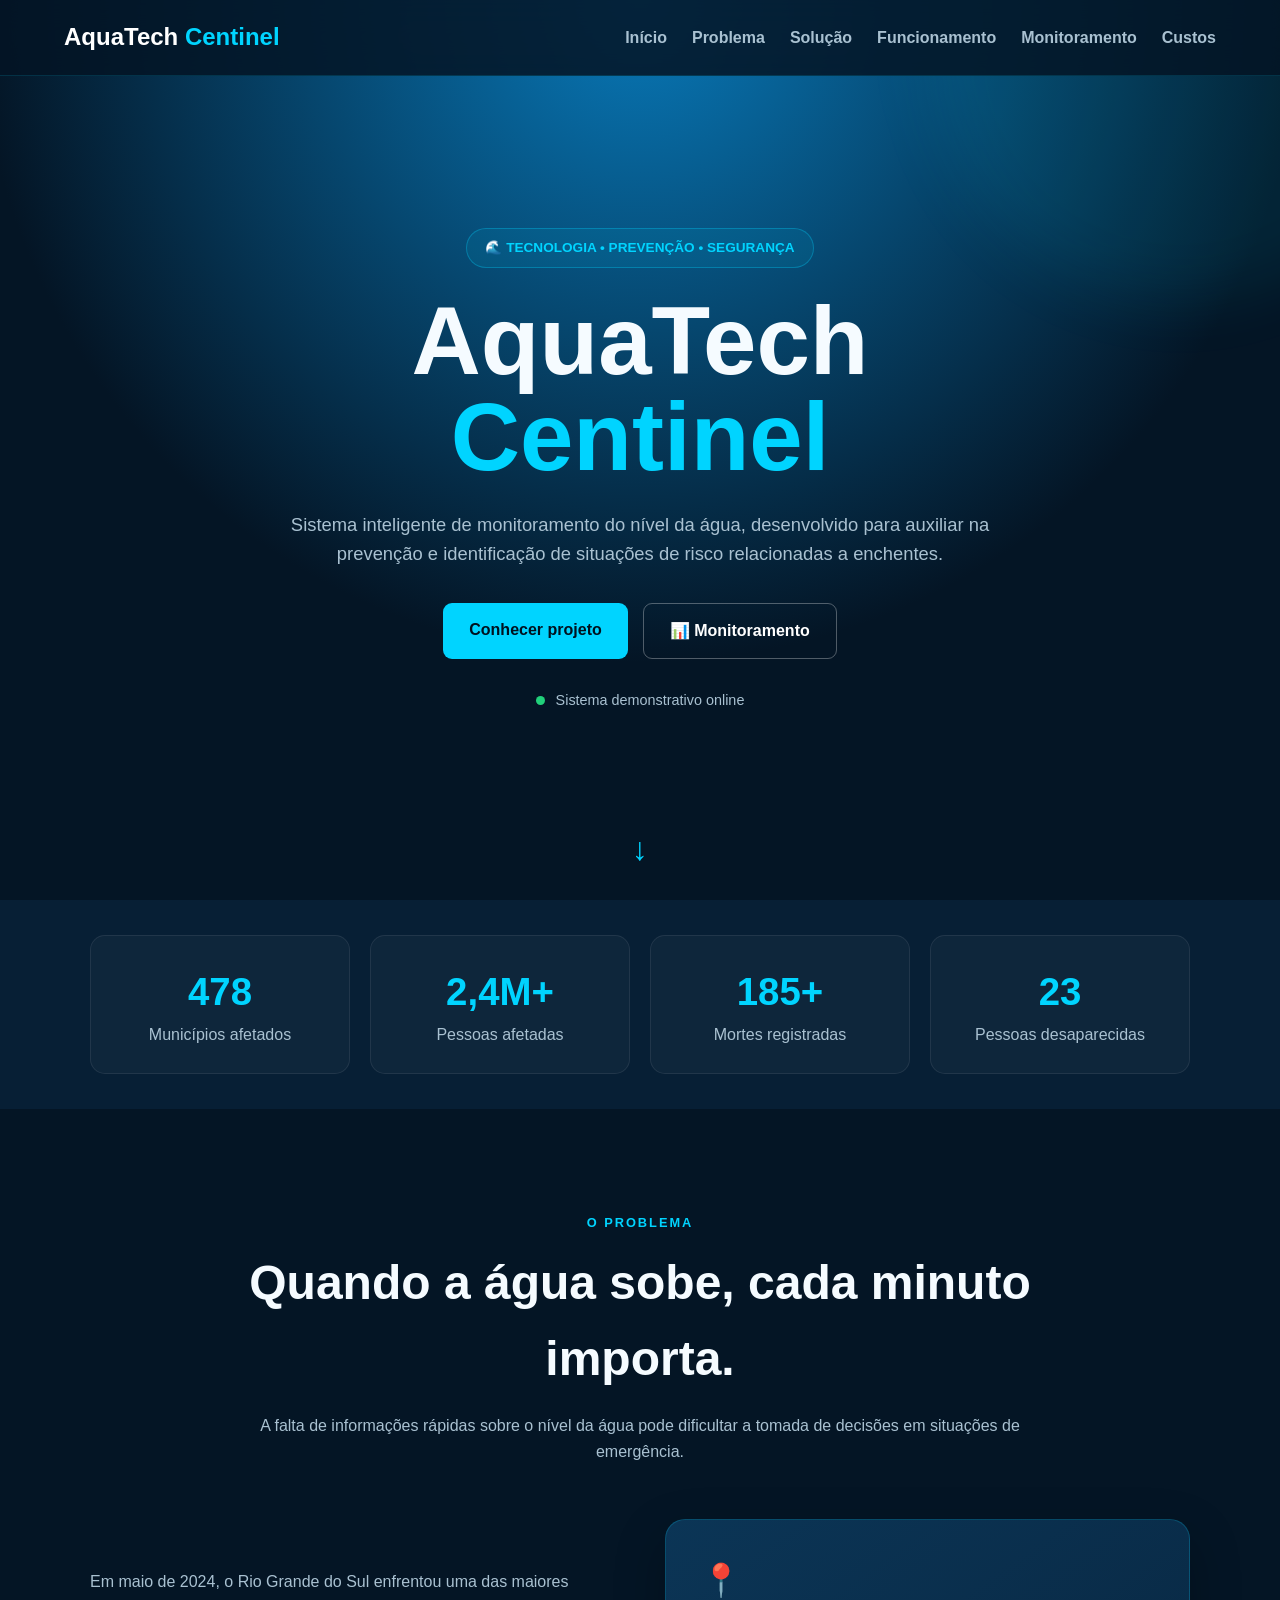
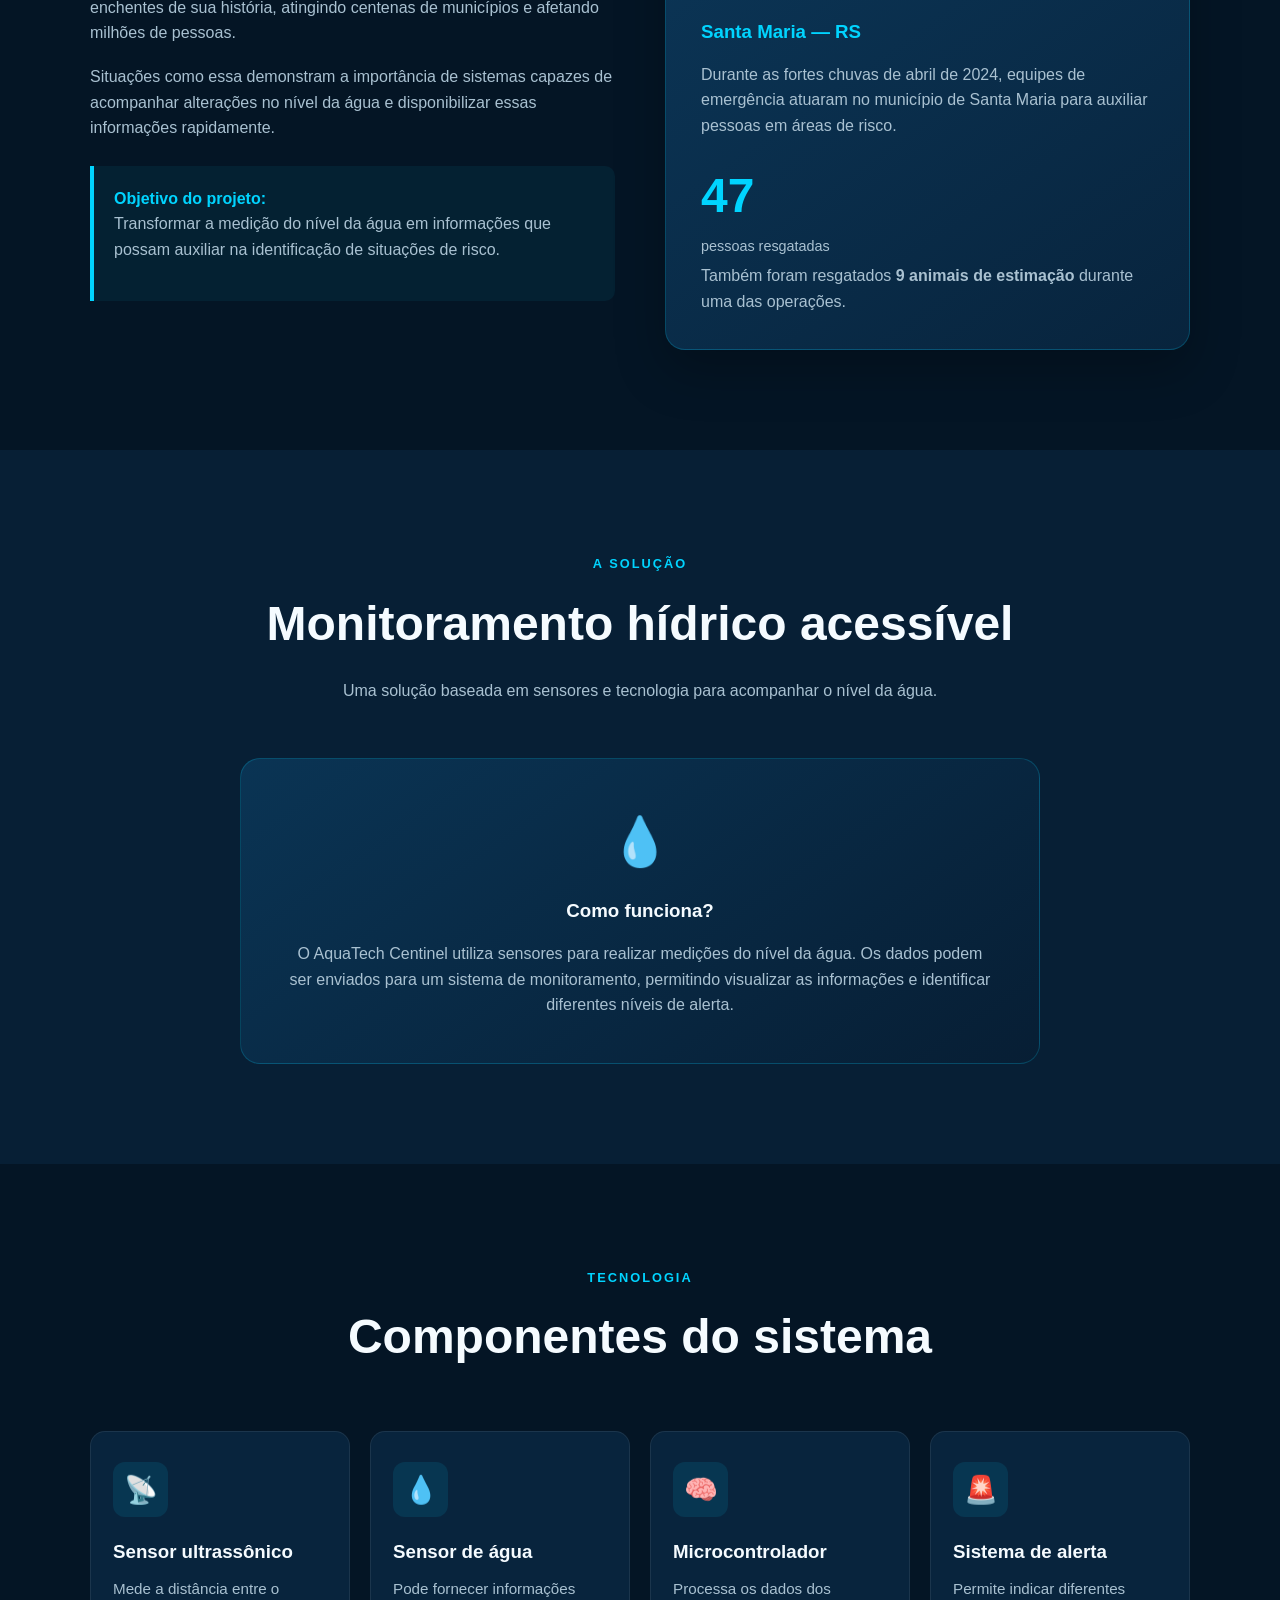
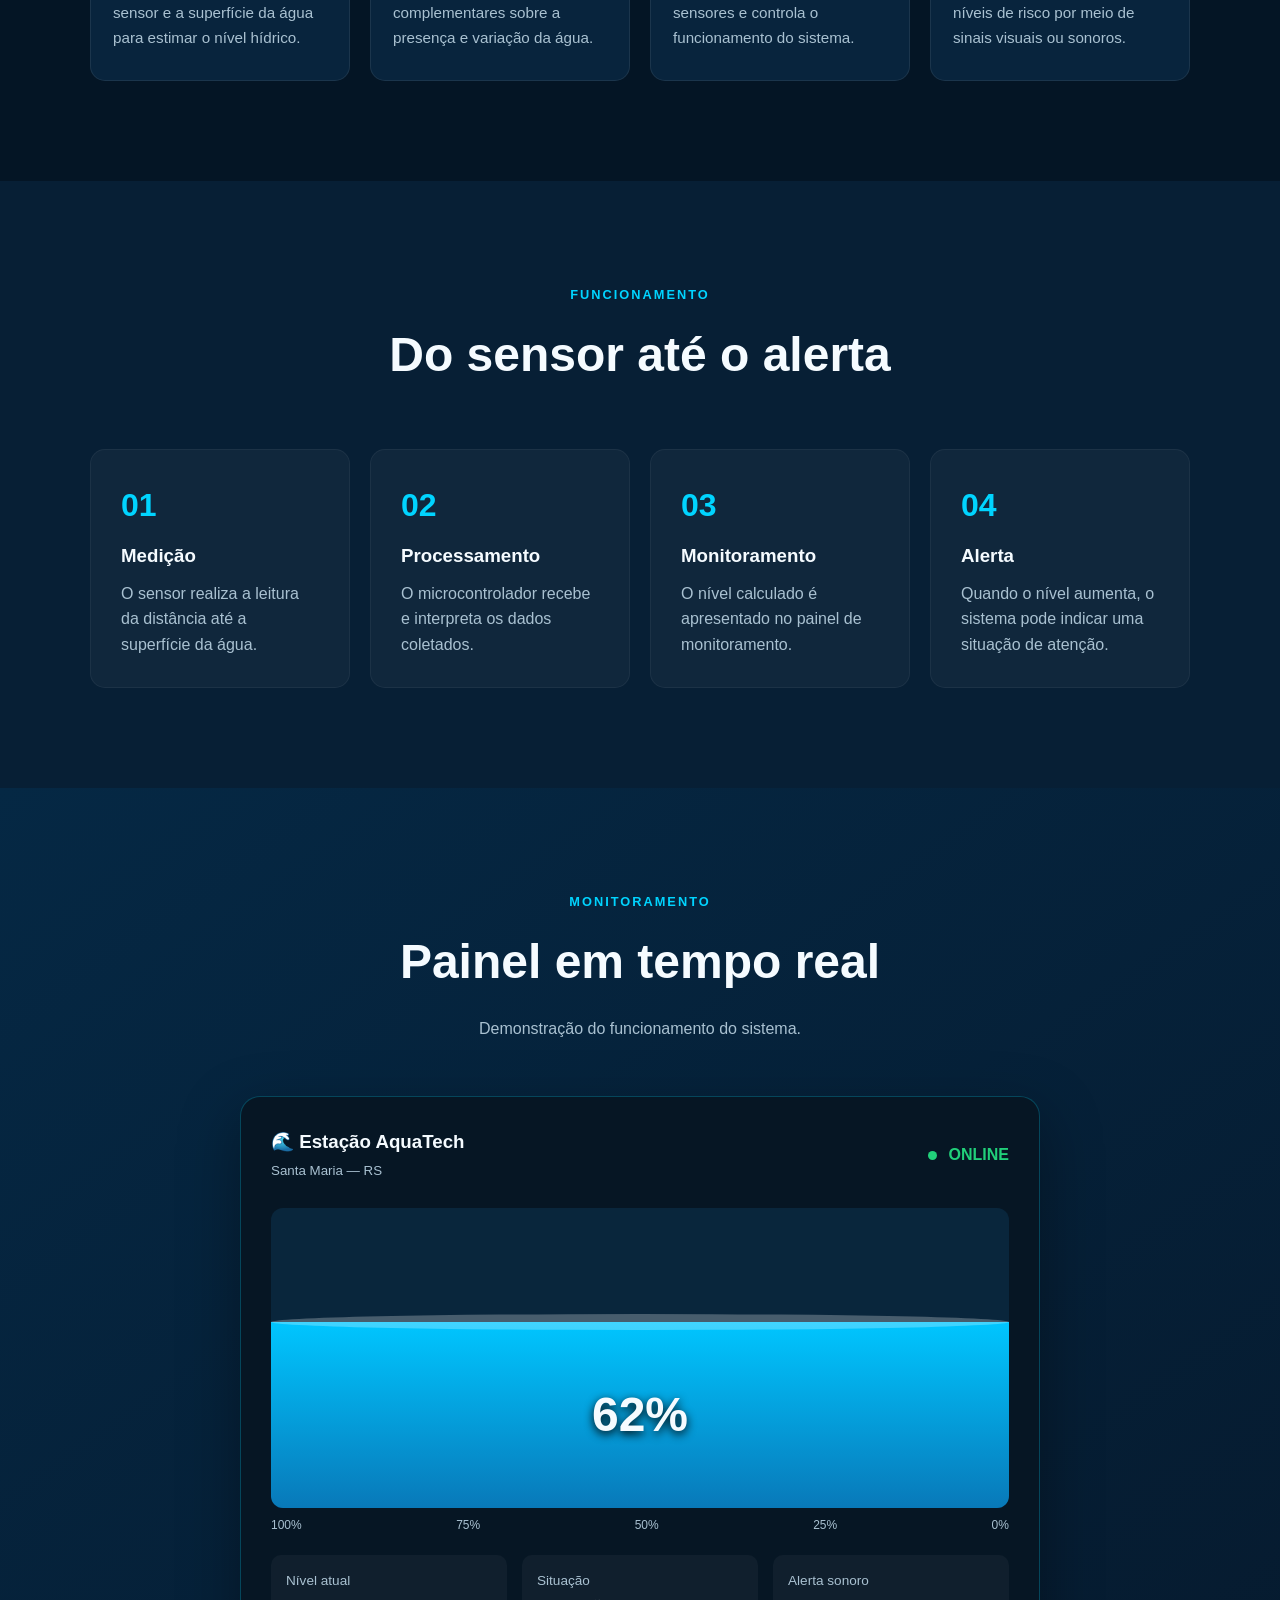
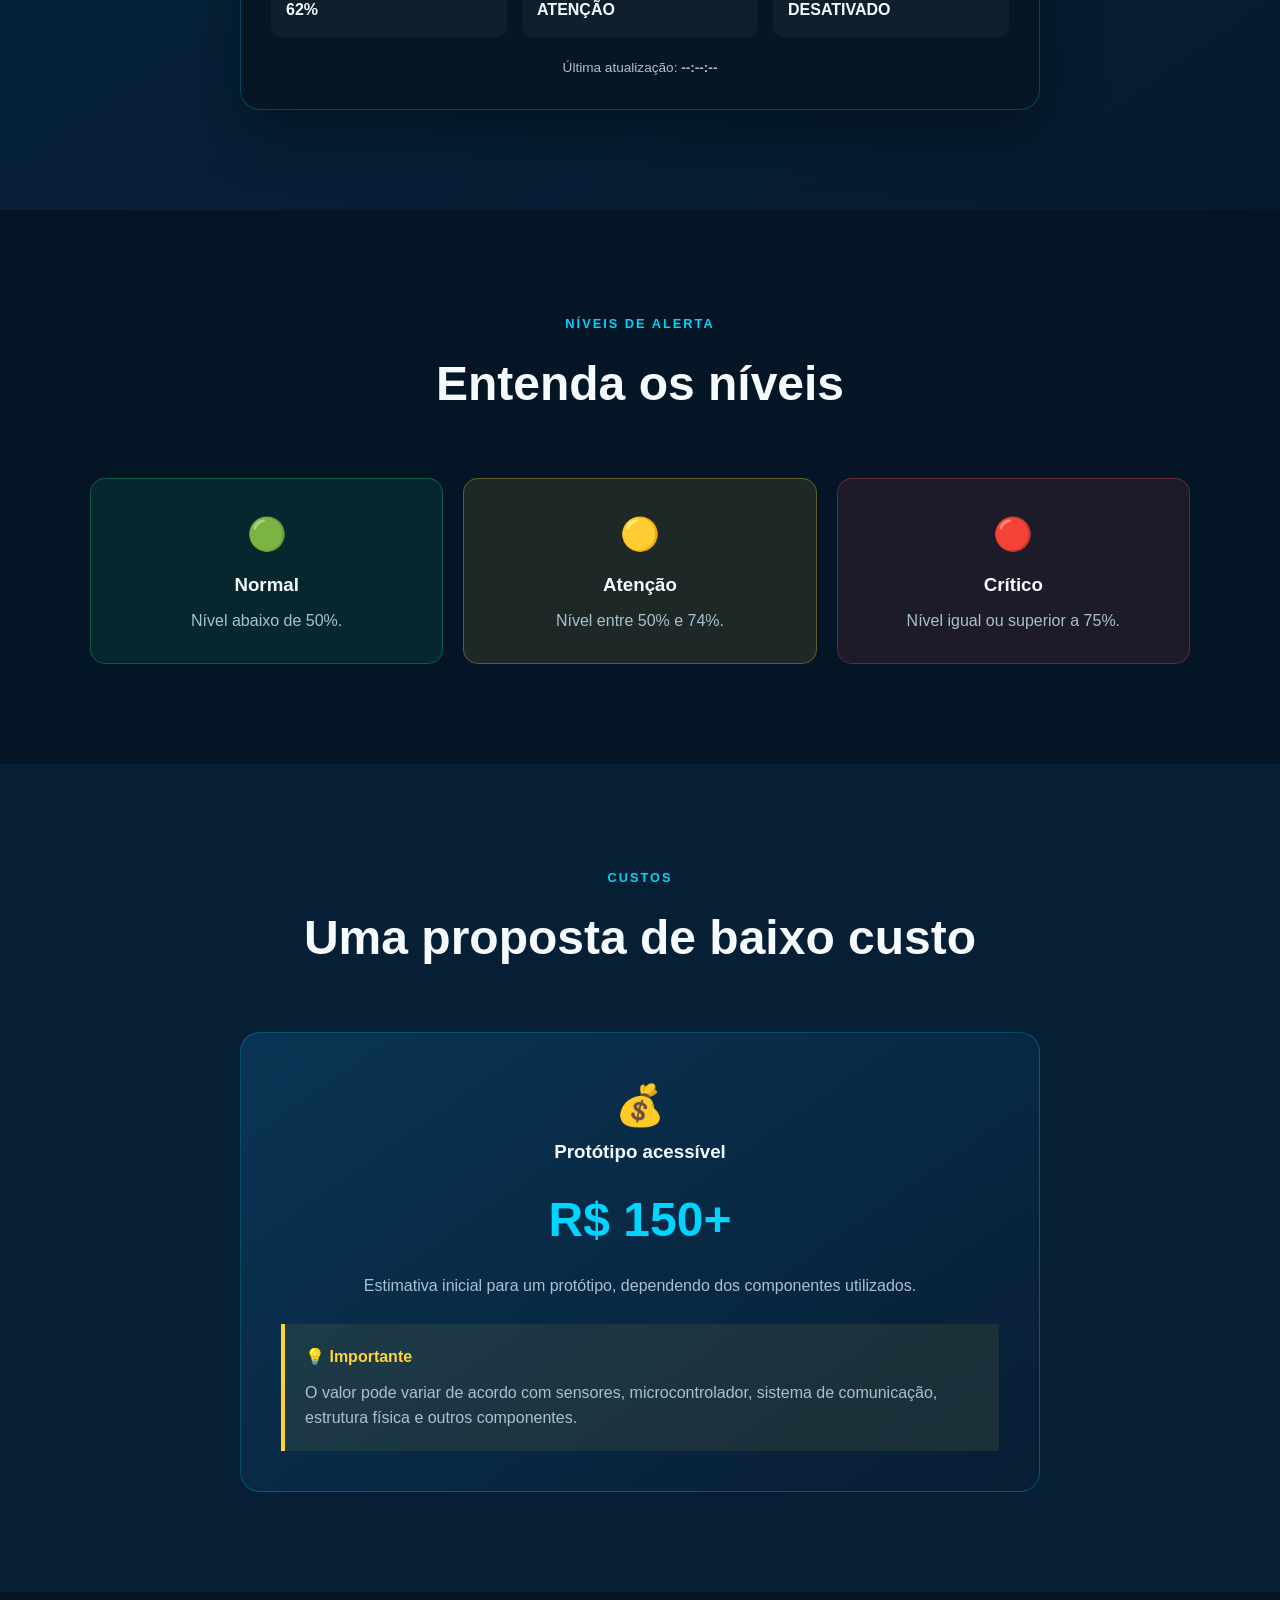
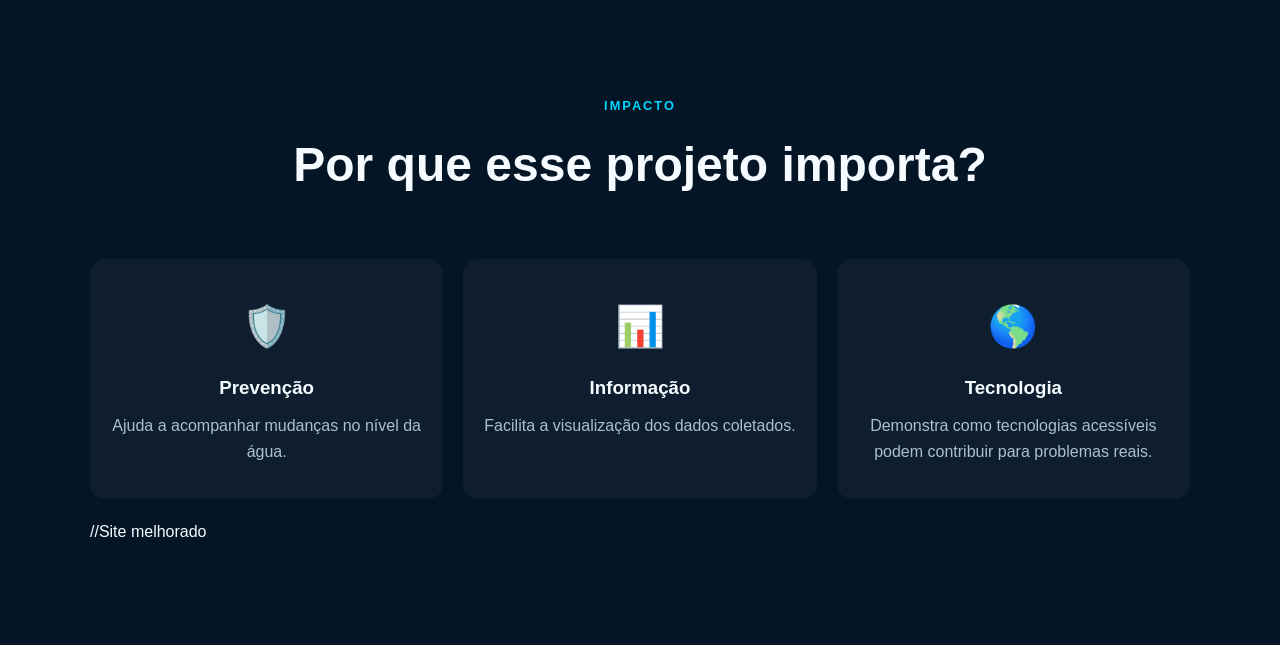
==== aquartech.html @ fe42389d "first commit" ====
<!DOCTYPE html>
<html lang="pt-BR">

<head>
    <meta charset="UTF-8">
    <meta name="viewport" content="width=device-width, initial-scale=1.0">

    <meta name="description"
        content="AquaTech Centinel - Sistema inteligente de monitoramento do nível da água.">

    <title>AquaTech Centinel | Monitoramento Hídrico</title>

    <link rel="stylesheet" href="style.css">
</head>

<body>

    <!-- ================= NAVBAR ================= -->

    <header>
        <nav class="navbar">

            <a href="#inicio" class="logo">
                AquaTech <span>Centinel</span>
            </a>

            <button class="menu-button" id="menuButton">
                ☰
            </button>

            <ul class="menu" id="menu">

                <li>
                    <a href="#inicio">Início</a>
                </li>

                <li>
                    <a href="#problema">Problema</a>
                </li>

                <li>
                    <a href="#solucao">Solução</a>
                </li>

                <li>
                    <a href="#funcionamento">Funcionamento</a>
                </li>

                <li>
                    <a href="#monitoramento">Monitoramento</a>
                </li>

                <li>
                    <a href="#custos">Custos</a>
                </li>

            </ul>

        </nav>
    </header>


    <!-- ================= HERO ================= -->

    <main>

        <section class="hero" id="inicio">

            <div class="hero-background"></div>

            <div class="hero-content">

                <div class="tag">
                    🌊 TECNOLOGIA • PREVENÇÃO • SEGURANÇA
                </div>

                <h1>
                    AquaTech
                    <span>Centinel</span>
                </h1>

                <p>
                    Sistema inteligente de monitoramento do nível da água,
                    desenvolvido para auxiliar na prevenção e identificação
                    de situações de risco relacionadas a enchentes.
                </p>

                <div class="buttons">

                    <a href="#solucao" class="btn btn-primary">
                        Conhecer projeto
                    </a>

                    <a href="#monitoramento" class="btn btn-secondary">
                        📊 Monitoramento
                    </a>

                </div>

                <div class="hero-status">
                    <span class="pulse"></span>
                    Sistema demonstrativo online
                </div>

            </div>

            <div class="scroll-indicator">
                ↓
            </div>

        </section>


        <!-- ================= ESTATÍSTICAS ================= -->

        <section class="statistics">

            <div class="container">

                <div class="stats-grid">

                    <div class="stat-card">
                        <strong>478</strong>
                        <span>Municípios afetados</span>
                    </div>

                    <div class="stat-card">
                        <strong>2,4M+</strong>
                        <span>Pessoas afetadas</span>
                    </div>

                    <div class="stat-card">
                        <strong>185+</strong>
                        <span>Mortes registradas</span>
                    </div>

                    <div class="stat-card">
                        <strong>23</strong>
                        <span>Pessoas desaparecidas</span>
                    </div>

                </div>

            </div>

        </section>


        <!-- ================= PROBLEMA ================= -->

        <section class="section" id="problema">

            <div class="container">

                <div class="section-title">

                    <span>O PROBLEMA</span>

                    <h2>
                        Quando a água sobe,
                        cada minuto importa.
                    </h2>

                    <p>
                        A falta de informações rápidas sobre o nível da água
                        pode dificultar a tomada de decisões em situações
                        de emergência.
                    </p>

                </div>


                <div class="problem-grid">

                    <div class="text-content">

                        <p>
                            Em maio de 2024, o Rio Grande do Sul enfrentou
                            uma das maiores enchentes de sua história,
                            atingindo centenas de municípios e afetando
                            milhões de pessoas.
                        </p>

                        <p>
                            Situações como essa demonstram a importância
                            de sistemas capazes de acompanhar alterações
                            no nível da água e disponibilizar essas
                            informações rapidamente.
                        </p>

                        <div class="highlight">

                            <strong>Objetivo do projeto:</strong>

                            <p>
                                Transformar a medição do nível da água
                                em informações que possam auxiliar
                                na identificação de situações de risco.
                            </p>

                        </div>

                    </div>


                    <div class="history-card">

                        <div class="history-icon">
                            📍
                        </div>

                        <h3>
                            Santa Maria — RS
                        </h3>

                        <p>
                            Durante as fortes chuvas de abril de 2024,
                            equipes de emergência atuaram no município
                            de Santa Maria para auxiliar pessoas
                            em áreas de risco.
                        </p>

                        <div class="history-number">
                            47
                            <small>pessoas resgatadas</small>
                        </div>

                        <p>
                            Também foram resgatados
                            <strong>9 animais de estimação</strong>
                            durante uma das operações.
                        </p>

                    </div>

                </div>

            </div>

        </section>


        <!-- ================= SOLUÇÃO ================= -->

        <section class="section dark-section" id="solucao">

            <div class="container">

                <div class="section-title">

                    <span>A SOLUÇÃO</span>

                    <h2>
                        Monitoramento hídrico acessível
                    </h2>

                    <p>
                        Uma solução baseada em sensores e tecnologia
                        para acompanhar o nível da água.
                    </p>

                </div>


                <div class="solution-box">

                    <div class="solution-icon">
                        💧
                    </div>

                    <h3>
                        Como funciona?
                    </h3>

                    <p>
                        O AquaTech Centinel utiliza sensores para realizar
                        medições do nível da água. Os dados podem ser
                        enviados para um sistema de monitoramento,
                        permitindo visualizar as informações e identificar
                        diferentes níveis de alerta.
                    </p>

                </div>

            </div>

        </section>


        <!-- ================= COMPONENTES ================= -->

        <section class="section">

            <div class="container">

                <div class="section-title">

                    <span>TECNOLOGIA</span>

                    <h2>
                        Componentes do sistema
                    </h2>

                </div>


                <div class="cards">

                    <article class="card">

                        <div class="card-icon">
                            📡
                        </div>

                        <h3>
                            Sensor ultrassônico
                        </h3>

                        <p>
                            Mede a distância entre o sensor e a superfície
                            da água para estimar o nível hídrico.
                        </p>

                    </article>


                    <article class="card">

                        <div class="card-icon">
                            💧
                        </div>

                        <h3>
                            Sensor de água
                        </h3>

                        <p>
                            Pode fornecer informações complementares
                            sobre a presença e variação da água.
                        </p>

                    </article>


                    <article class="card">

                        <div class="card-icon">
                            🧠
                        </div>

                        <h3>
                            Microcontrolador
                        </h3>

                        <p>
                            Processa os dados dos sensores e controla
                            o funcionamento do sistema.
                        </p>

                    </article>


                    <article class="card">

                        <div class="card-icon">
                            🚨
                        </div>

                        <h3>
                            Sistema de alerta
                        </h3>

                        <p>
                            Permite indicar diferentes níveis de risco
                            por meio de sinais visuais ou sonoros.
                        </p>

                    </article>

                </div>

            </div>

        </section>


        <!-- ================= FUNCIONAMENTO ================= -->

        <section class="section dark-section" id="funcionamento">

            <div class="container">

                <div class="section-title">

                    <span>FUNCIONAMENTO</span>

                    <h2>
                        Do sensor até o alerta
                    </h2>

                </div>


                <div class="steps">

                    <div class="step">

                        <span>01</span>

                        <h3>
                            Medição
                        </h3>

                        <p>
                            O sensor realiza a leitura da distância
                            até a superfície da água.
                        </p>

                    </div>


                    <div class="step">

                        <span>02</span>

                        <h3>
                            Processamento
                        </h3>

                        <p>
                            O microcontrolador recebe e interpreta
                            os dados coletados.
                        </p>

                    </div>


                    <div class="step">

                        <span>03</span>

                        <h3>
                            Monitoramento
                        </h3>

                        <p>
                            O nível calculado é apresentado
                            no painel de monitoramento.
                        </p>

                    </div>


                    <div class="step">

                        <span>04</span>

                        <h3>
                            Alerta
                        </h3>

                        <p>
                            Quando o nível aumenta, o sistema
                            pode indicar uma situação de atenção.
                        </p>

                    </div>

                </div>

            </div>

        </section>


        <!-- ================= MONITORAMENTO ================= -->

        <section class="monitor-section" id="monitoramento">

            <div class="container">

                <div class="section-title">

                    <span>MONITORAMENTO</span>

                    <h2>
                        Painel em tempo real
                    </h2>

                    <p>
                        Demonstração do funcionamento do sistema.
                    </p>

                </div>


                <div class="dashboard">

                    <div class="dashboard-header">

                        <div>
                            <h3>
                                🌊 Estação AquaTech
                            </h3>

                            <small>
                                Santa Maria — RS
                            </small>
                        </div>

                        <div class="online">
                            <span class="online-dot"></span>
                            ONLINE
                        </div>

                    </div>


                    <div class="water-container">

                        <div class="water" id="water-level">

                            <span id="level-text">
                                62%
                            </span>

                        </div>

                    </div>


                    <div class="level-scale">

                        <span>100%</span>
                        <span>75%</span>
                        <span>50%</span>
                        <span>25%</span>
                        <span>0%</span>

                    </div>


                    <div class="dashboard-info">

                        <div class="info-box">

                            <span>
                                Nível atual
                            </span>

                            <strong id="nivel">
                                62%
                            </strong>

                        </div>


                        <div class="info-box">

                            <span>
                                Situação
                            </span>

                            <strong id="status">
                                ATENÇÃO
                            </strong>

                        </div>


                        <div class="info-box">

                            <span>
                                Alerta sonoro
                            </span>

                            <strong id="buzzer">
                                DESATIVADO
                            </strong>

                        </div>

                    </div>


                    <div class="last-update">

                        Última atualização:
                        <strong id="hora">
                            --:--:--
                        </strong>

                    </div>

                </div>

            </div>

        </section>


        <!-- ================= ALERTAS ================= -->

        <section class="section">

            <div class="container">

                <div class="section-title">

                    <span>NÍVEIS DE ALERTA</span>

                    <h2>
                        Entenda os níveis
                    </h2>

                </div>


                <div class="alert-grid">

                    <div class="alert normal">

                        <div>
                            🟢
                        </div>

                        <h3>
                            Normal
                        </h3>

                        <p>
                            Nível abaixo de 50%.
                        </p>

                    </div>


                    <div class="alert attention">

                        <div>
                            🟡
                        </div>

                        <h3>
                            Atenção
                        </h3>

                        <p>
                            Nível entre 50% e 74%.
                        </p>

                    </div>


                    <div class="alert critical">

                        <div>
                            🔴
                        </div>

                        <h3>
                            Crítico
                        </h3>

                        <p>
                            Nível igual ou superior a 75%.
                        </p>

                    </div>

                </div>

            </div>

        </section>


        <!-- ================= CUSTOS ================= -->

        <section class="section dark-section" id="custos">

            <div class="container">

                <div class="section-title">

                    <span>CUSTOS</span>

                    <h2>
                        Uma proposta de baixo custo
                    </h2>

                </div>


                <div class="cost-box">

                    <div class="cost-icon">
                        💰
                    </div>

                    <h3>
                        Protótipo acessível
                    </h3>

                    <div class="price">
                        R$ 150+
                    </div>

                    <p>
                        Estimativa inicial para um protótipo,
                        dependendo dos componentes utilizados.
                    </p>

                    <div class="cost-note">

                        <strong>
                            💡 Importante
                        </strong>

                        <p>
                            O valor pode variar de acordo com sensores,
                            microcontrolador, sistema de comunicação,
                            estrutura física e outros componentes.
                        </p>

                    </div>

                </div>

            </div>

        </section>


        <!-- ================= IMPACTO ================= -->

        <section class="section">

            <div class="container">

                <div class="section-title">

                    <span>IMPACTO</span>

                    <h2>
                        Por que esse projeto importa?
                    </h2>

                </div>


                <div class="impact-grid">

                    <div class="impact-card">

                        <div>
                            🛡️
                        </div>

                        <h3>
                            Prevenção
                        </h3>

                        <p>
                            Ajuda a acompanhar mudanças
                            no nível da água.
                        </p>

                    </div>


                    <div class="impact-card">

                        <div>
                            📊
                        </div>

                        <h3>
                            Informação
                        </h3>

                        <p>
                            Facilita a visualização
                            dos dados coletados.
                        </p>

                    </div>


                    <div class="impact-card">

                        <div>
                            🌎
                        </div>

                        <h3>
                            Tecnologia
                        </h3>

                        <p>
                            Demonstra como tecnologias
                            acessíveis podem contribuir
                            para problemas reais.
                        </p>

                    </div>
//Site melhorado
---- style.css ----
* {
    margin: 0;
    padding: 0;
    box-sizing: border-box;
    scroll-behavior: smooth;
}

:root {
    --bg: #041525;
    --bg2: #071f35;
    --card: #08243d;

    --cyan: #00d4ff;
    --blue: #0879b9;
    --light-blue: #19b5fe;

    --white: #f5fbff;
    --gray: #a9c1d1;

    --green: #21d07a;
    --yellow: #ffd43b;
    --red: #ff4d5a;
}

body {
    font-family: Arial, Helvetica, sans-serif;
    background: var(--bg);
    color: var(--white);
    line-height: 1.6;
}

.container {
    width: 90%;
    max-width: 1100px;
    margin: auto;
}


/* ================= NAVBAR ================= */

header {
    position: fixed;
    top: 0;
    width: 100%;
    z-index: 1000;

    background: rgba(4, 21, 37, .85);
    backdrop-filter: blur(15px);

    border-bottom: 1px solid rgba(0, 212, 255, .15);
}

.navbar {
    min-height: 75px;

    width: 90%;
    max-width: 1200px;

    margin: auto;

    display: flex;
    justify-content: space-between;
    align-items: center;
}

.logo {
    color: white;
    text-decoration: none;

    font-size: 1.5rem;
    font-weight: bold;
}

.logo span,
footer span {
    color: var(--cyan);
}

.menu {
    display: flex;
    list-style: none;
    gap: 25px;
}

.menu a {
    color: var(--gray);
    text-decoration: none;
    font-weight: bold;

    transition: .3s;
}

.menu a:hover {
    color: var(--cyan);
}

.menu-button {
    display: none;

    border: none;
    background: none;

    color: white;
    font-size: 2rem;

    cursor: pointer;
}


/* ================= HERO ================= */

.hero {
    min-height: 100vh;

    display: flex;
    justify-content: center;
    align-items: center;

    text-align: center;

    padding: 120px 20px 80px;

    position: relative;
    overflow: hidden;

    background:
        radial-gradient(
            circle at 50% 0%,
            #0879b9,
            #041525 60%
        );
}

.hero::before {
    content: "";

    position: absolute;

    width: 500px;
    height: 500px;

    border-radius: 50%;

    background: rgba(0, 212, 255, .08);

    filter: blur(30px);

    top: -200px;
    right: -150px;
}

.hero-content {
    max-width: 850px;
    position: relative;
    z-index: 2;
}

.tag {
    display: inline-block;

    padding: 8px 18px;

    border-radius: 50px;

    color: var(--cyan);

    border: 1px solid rgba(0,212,255,.3);

    background: rgba(0,212,255,.08);

    margin-bottom: 25px;

    font-size: .85rem;
    font-weight: bold;
}

.hero h1 {
    font-size: clamp(3.2rem, 8vw, 6rem);

    line-height: 1;

    margin-bottom: 25px;
}

.hero h1 span {
    color: var(--cyan);
}

.hero p {
    max-width: 750px;

    margin: auto;

    color: var(--gray);

    font-size: 1.15rem;
}

.buttons {
    margin-top: 35px;

    display: flex;
    justify-content: center;

    gap: 15px;

    flex-wrap: wrap;
}

.btn {
    display: inline-block;

    padding: 14px 26px;

    border-radius: 9px;

    text-decoration: none;

    font-weight: bold;

    transition: .3s;
}

.btn-primary {
    background: var(--cyan);
    color: #00121f;
}

.btn-primary:hover {
    transform: translateY(-4px);

    box-shadow:
        0 10px 35px rgba(0,212,255,.35);
}

.btn-secondary {
    color: white;

    border: 1px solid rgba(255,255,255,.3);
}

.btn-secondary:hover {
    background: rgba(255,255,255,.08);
}

.hero-status {
    margin-top: 30px;

    color: var(--gray);

    font-size: .9rem;
}

.pulse,
.online-dot {
    display: inline-block;

    width: 9px;
    height: 9px;

    border-radius: 50%;

    background: var(--green);

    margin-right: 7px;

    box-shadow:
        0 0 0 0 rgba(33,208,122,.5);

    animation: pulse 2s infinite;
}

@keyframes pulse {

    70% {
        box-shadow:
            0 0 0 10px rgba(33,208,122,0);
    }

}

.scroll-indicator {
    position: absolute;

    bottom: 25px;

    font-size: 2rem;

    color: var(--cyan);

    animation: down 1.5s infinite;
}

@keyframes down {

    50% {
        transform: translateY(8px);
    }

}


/* ================= SEÇÕES ================= */

.section {
    padding: 100px 20px;
}

.dark-section {
    background: var(--bg2);
}

.section-title {
    max-width: 800px;

    text-align: center;

    margin: 0 auto 55px;
}

.section-title > span {
    color: var(--cyan);

    font-size: .8rem;

    font-weight: bold;

    letter-spacing: 2px;
}

.section-title h2 {
    font-size: clamp(2rem, 5vw, 3rem);

    margin: 10px 0 15px;
}

.section-title p {
    color: var(--gray);
}


/* ================= ESTATÍSTICAS ================= */

.statistics {
    background: #071f35;

    padding: 35px 20px;
}

.stats-grid {
    display: grid;

    grid-template-columns: repeat(4,1fr);

    gap: 20px;
}

.stat-card {
    text-align: center;

    padding: 25px;

    border-radius: 15px;

    background: rgba(255,255,255,.03);

    border: 1px solid rgba(255,255,255,.08);

    transition: .3s;
}

.stat-card:hover {
    transform: translateY(-5px);

    border-color: rgba(0,212,255,.4);
}

.stat-card strong {
    display: block;

    color: var(--cyan);

    font-size: 2.4rem;
}

.stat-card span {
    color: var(--gray);
}


/* ================= PROBLEMA ================= */

.problem-grid {
    display: grid;

    grid-template-columns: 1fr 1fr;

    gap: 50px;

    align-items: center;
}

.text-content p {
    color: var(--gray);

    margin-bottom: 18px;
}

.highlight {
    margin-top: 25px;

    padding: 20px;

    border-left: 4px solid var(--cyan);

    border-radius: 0 10px 10px 0;

    background: rgba(0,212,255,.06);
}

.highlight strong {
    color: var(--cyan);
}

.history-card {
    padding: 35px;

    border-radius: 20px;

    background:
        linear-gradient(
            145deg,
            #0b3556,
            #08243d
        );

    border: 1px solid rgba(0,212,255,.2);

    box-shadow:
        0 20px 50px rgba(0,0,0,.25);
}

.history-icon {
    font-size: 2rem;
}

.history-card h3 {
    color: var(--cyan);

    margin: 10px 0 15px;
}

.history-card p {
    color: var(--gray);
}

.history-number {
    color: var(--cyan);

    font-size: 3rem;

    font-weight: bold;

    margin: 20px 0 5px;
}

.history-number small {
    display: block;

    color: var(--gray);

    font-size: .9rem;

    font-weight: normal;
}


/* ================= SOLUÇÃO ================= */

.solution-box {
    max-width: 800px;

    margin: auto;

    text-align: center;

    padding: 45px;

    border-radius: 20px;

    background:
        linear-gradient(
            145deg,
            #0a3454,
            #071e34
        );

    border: 1px solid rgba(0,212,255,.2);
}

.solution-icon {
    font-size: 3rem;

    margin-bottom: 15px;
}

.solution-box h3 {
    margin-bottom: 15px;
}

.solution-box p {
    color: var(--gray);
}


/* ================= CARDS ================= */

.cards {
    display: grid;

    grid-template-columns: repeat(4,1fr);

    gap: 20px;
}

.card {
    padding: 30px 22px;

    border-radius: 15px;

    background: var(--card);

    border: 1px solid rgba(255,255,255,.08);

    transition: .3s;
}

.card:hover {
    transform: translateY(-8px);

    border-color: var(--cyan);

    box-shadow:
        0 15px 40px rgba(0,212,255,.08);
}

.card-icon {
    width: 55px;
    height: 55px;

    display: flex;
    align-items: center;
    justify-content: center;

    border-radius: 12px;

    background: rgba(0,212,255,.1);

    font-size: 1.7rem;

    margin-bottom: 20px;
}

.card h3 {
    margin-bottom: 10px;
}

.card p {
    color: var(--gray);

    font-size: .95rem;
}


/* ================= PASSOS ================= */

.steps {
    display: grid;

    grid-template-columns: repeat(4,1fr);

    gap: 20px;
}

.step {
    padding: 30px;

    border-radius: 15px;

    background: rgba(255,255,255,.04);

    border: 1px solid rgba(255,255,255,.05);

    transition: .3s;
}

.step:hover {
    transform: translateY(-5px);
}

.step > span {
    display: block;

    color: var(--cyan);

    font-size: 2rem;

    font-weight: bold;

    margin-bottom: 10px;
}

.step p {
    color: var(--gray);

    margin-top: 10px;
}


/* ================= MONITORAMENTO ================= */

.monitor-section {
    padding: 100px 20px;

    background:
        linear-gradient(
            145deg,
            #052844,
            #061a2e
        );
}

.dashboard {
    max-width: 800px;

    margin: auto;

    padding: 30px;

    border-radius: 20px;

    background: #061624;

    border: 1px solid rgba(0,212,255,.25);

    box-shadow:
        0 20px 60px rgba(0,0,0,.35);
}

.dashboard-header {
    display: flex;

    justify-content: space-between;

    align-items: center;

    margin-bottom: 25px;
}

.dashboard-header small {
    color: var(--gray);
}

.online {
    color: var(--green);

    font-weight: bold;
}

.water-container {
    height: 300px;

    display: flex;

    align-items: flex-end;

    overflow: hidden;

    position: relative;

    border-radius: 12px;

    background: #09263c;
}

.water {
    width: 100%;

    height: 62%;

    position: relative;

    display: flex;

    justify-content: center;
    align-items: center;

    background:
        linear-gradient(
            #00c6ff,
            #0879b9
        );

    transition:
        height 1s ease,
        background 1s ease;
}

.water::before {
    content: "";

    position: absolute;

    top: -8px;

    width: 100%;

    height: 16px;

    background: rgba(255,255,255,.25);

    border-radius: 50%;
}

#level-text {
    position: absolute;

    font-size: 3rem;

    font-weight: bold;

    text-shadow:
        0 3px 10px black;

    z-index: 2;
}

.level-scale {
    display: flex;

    justify-content: space-between;

    color: var(--gray);

    font-size: .75rem;

    margin-top: 8px;
}

.dashboard-info {
    display: grid;

    grid-template-columns: repeat(3,1fr);

    gap: 15px;

    margin-top: 20px;
}

.info-box {
    padding: 15px;

    border-radius: 10px;

    background: rgba(255,255,255,.04);
}

.info-box span {
    display: block;

    color: var(--gray);

    font-size: .85rem;
}

.info-box strong {
    display: block;

    margin-top: 5px;
}

.last-update {
    text-align: center;

    color: var(--gray);

    font-size: .85rem;

    margin-top: 20px;
}


/* ================= ALERTAS ================= */

.alert-grid {
    display: grid;

    grid-template-columns: repeat(3,1fr);

    gap: 20px;
}

.alert {
    padding: 30px;

    text-align: center;

    border-radius: 15px;

    transition: .3s;
}

.alert:hover {
    transform: translateY(-5px);
}

.alert > div {
    font-size: 2rem;

    margin-bottom: 10px;
}

.alert p {
    color: var(--gray);

    margin-top: 8px;
}

.normal {
    background: rgba(33,208,122,.1);

    border: 1px solid rgba(33,208,122,.3);
}

.attention {
    background: rgba(255,212,59,.1);

    border: 1px solid rgba(255,212,59,.3);
}

.critical {
    background: rgba(255,77,90,.1);

    border: 1px solid rgba(255,77,90,.3);
}


/* ================= CUSTOS ================= */

.cost-box {
    max-width: 800px;

    margin: auto;

    padding: 40px;

    text-align: center;

    border-radius: 20px;

    background:
        linear-gradient(
            145deg,
            #0a3454,
            #071e34
        );

    border: 1px solid rgba(0,212,255,.25);
}

.cost-icon {
    font-size: 2.5rem;
}

.price {
    color: var(--cyan);

    font-size: 3rem;

    font-weight: bold;

    margin: 15px 0;
}

.cost-box > p {
    color: var(--gray);
}

.cost-note {
    margin-top: 25px;

    padding: 20px;

    text-align: left;

    border-left: 4px solid var(--yellow);

    background: rgba(255,212,59,.08);
}

.cost-note strong {
    color: var(--yellow);
}

.cost-note p {
    color: var(--gray);

    margin-top: 10px;
}


/* ================= IMPACTO ================= */

.impact-grid {
    display: grid;

    grid-template-columns: repeat(3,1fr);

    gap: 20px;
}

.impact-card {
    padding: 35px 20px;

    text-align: center;

    border-radius: 15px;

    background: rgba(255,255,255,.04);

    transition: .3s;
}

.impact-card:hover {
    transform: translateY(-6px);

    background: rgba(0,212,255,.06);
}

.impact-card > div {
    font-size: 2.5rem;

    margin-bottom: 15px;
}

.impact-card p {
    color: var(--gray);

    margin-top: 10px;
}


/* ================= FOOTER ================= */

footer {
    padding: 50px 20px;

    text-align: center;

    background: #020d18;
}

footer h2 {
    margin-bottom: 10px;
}

footer p {
    color: var(--gray);
}

.copyright {
    margin-top: 25px;

    padding-top: 20px;

    border-top: 1px solid rgba(255,255,255,.08);

    color: var(--gray);

    font-size: .85rem;
}


/* ================= MOBILE ================= */

@media (max-width: 900px) {

    .menu-button {
        display: block;
    }

    .menu {
        position: absolute;

        top: 75px;
        left: 0;

        width: 100%;

        display: none;

        flex-direction: column;

        padding: 25px;

        background: #03111f;

        text-align: center;
    }

    .menu.active {
        display: flex;
    }

    .stats-grid,
    .cards,
    .steps {
        grid-template-columns: repeat(2,1fr);
    }

    .problem-grid {
        grid-template-columns: 1fr;
    }

    .alert-grid,
    .impact-grid {
        grid-template-columns: 1fr;
    }
}


@media (max-width: 600px) {

    .hero h1 {
        font-size: 3.2rem;
    }

    .hero p {
        font-size: 1rem;
    }

    .stats-grid,
    .cards,
    .steps,
    .dashboard-info {
        grid-template-columns: 1fr;
    }

    .section {
        padding: 70px 20px;
    }

    .dashboard {
        padding: 20px;
    }

    .dashboard-header {
        flex-direction: column;

        align-items: flex-start;

        gap: 10px;
    }

    .water-container {
        height: 250px;
    }

    .price {
        font-size: 2.3rem;
    }

    .cost-box,
    .solution-box {
        padding: 25px;
    }

}
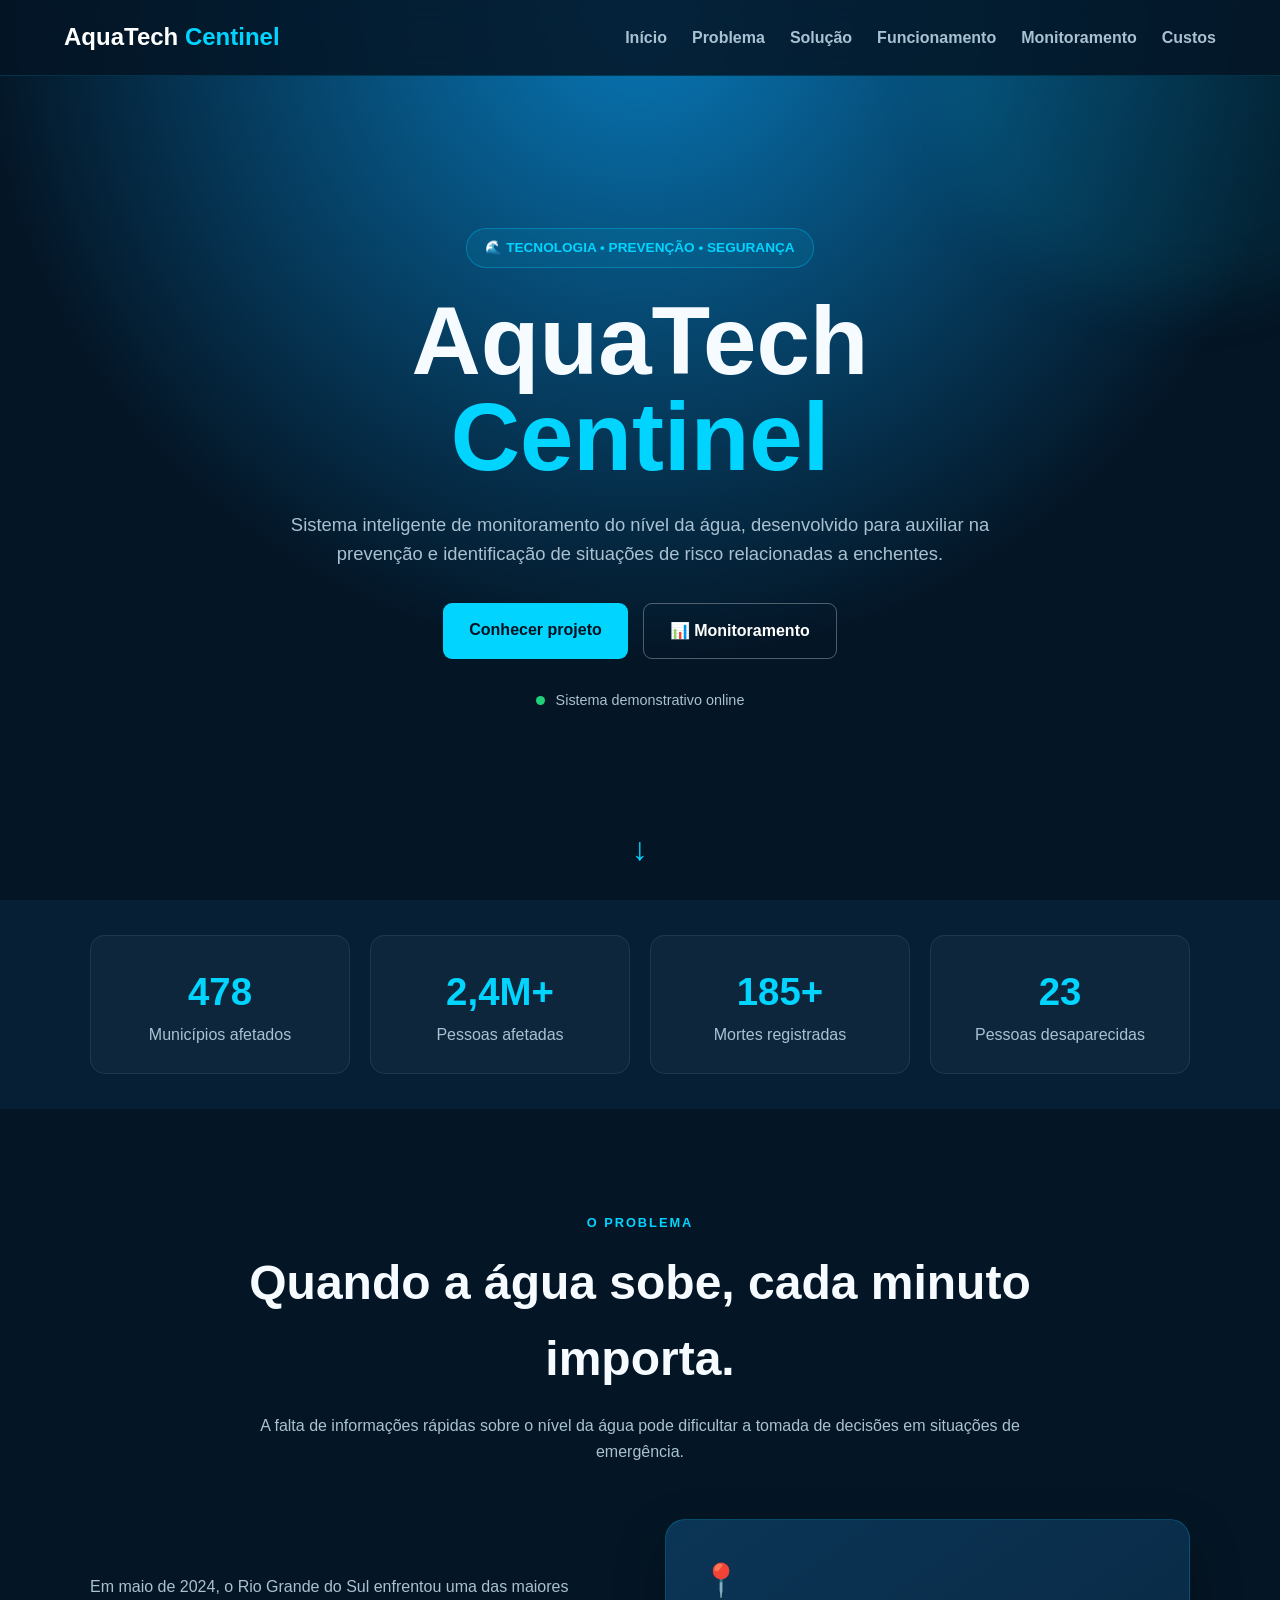
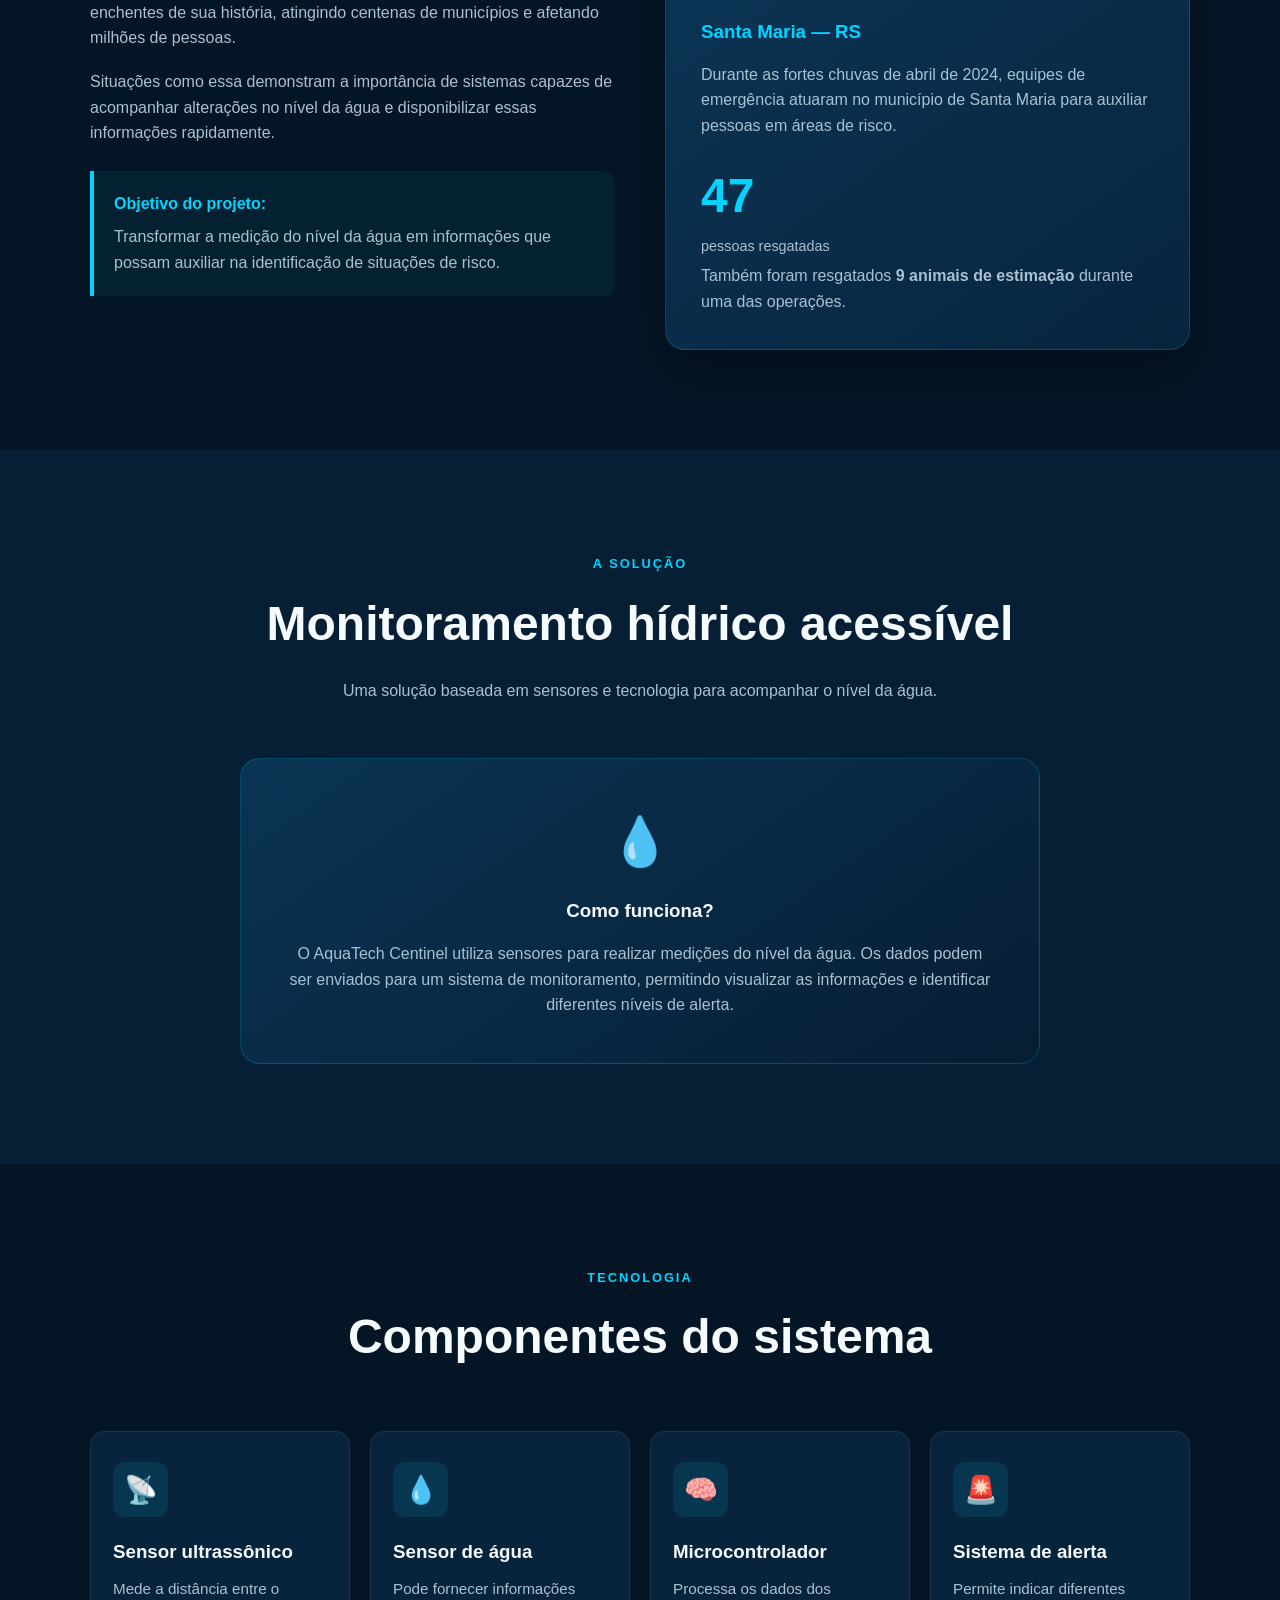
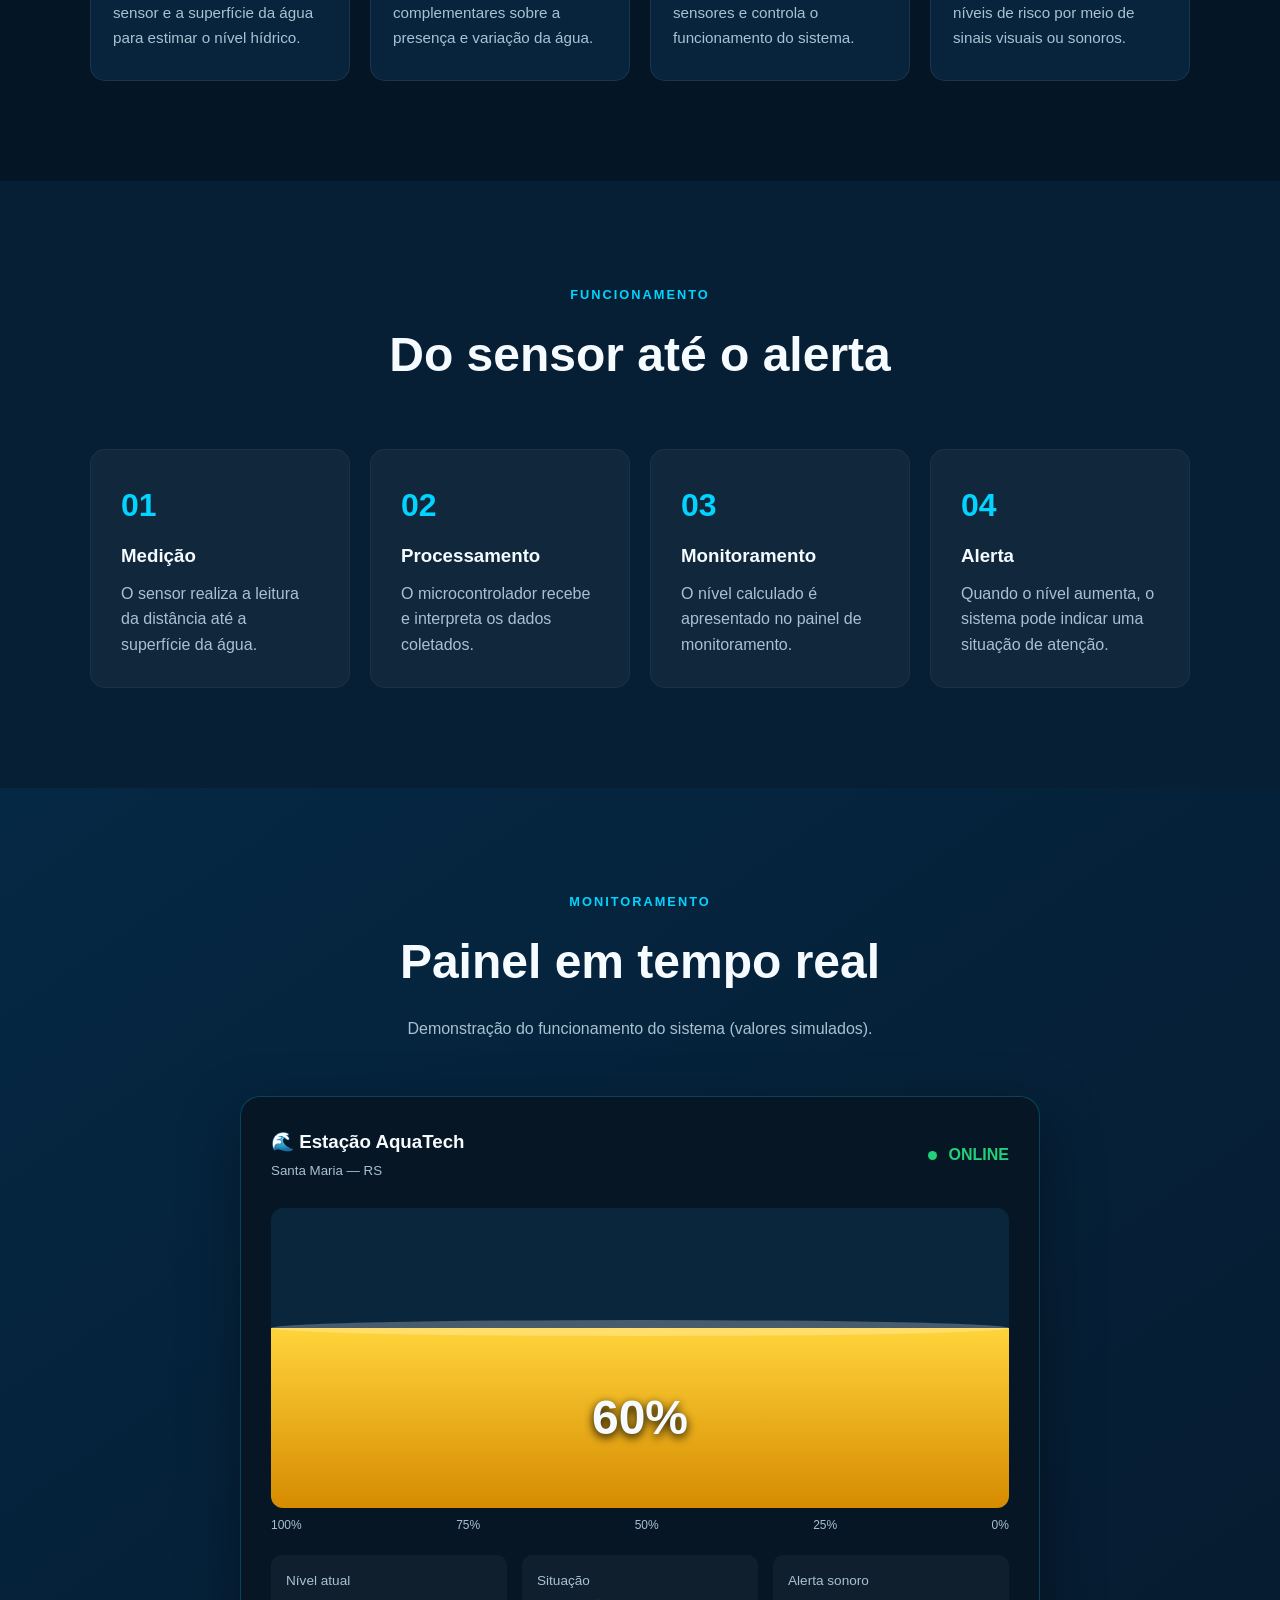
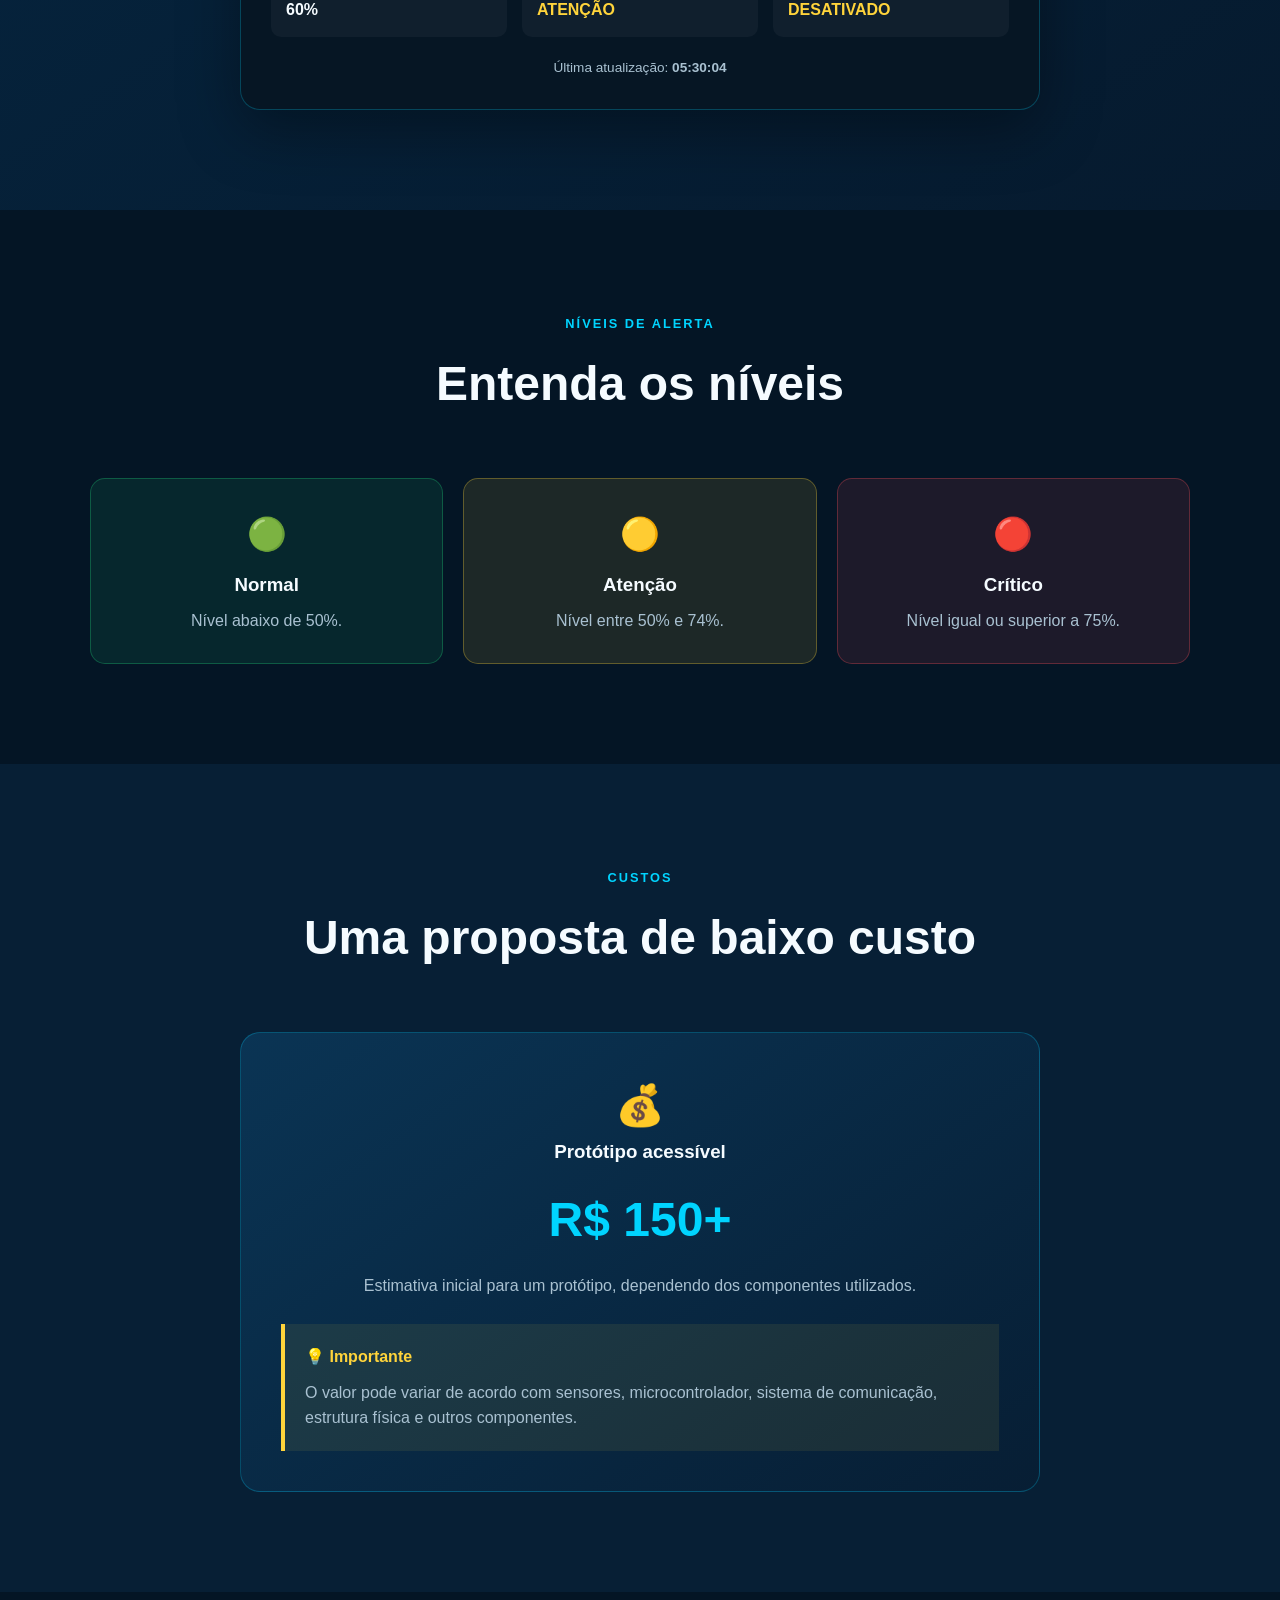
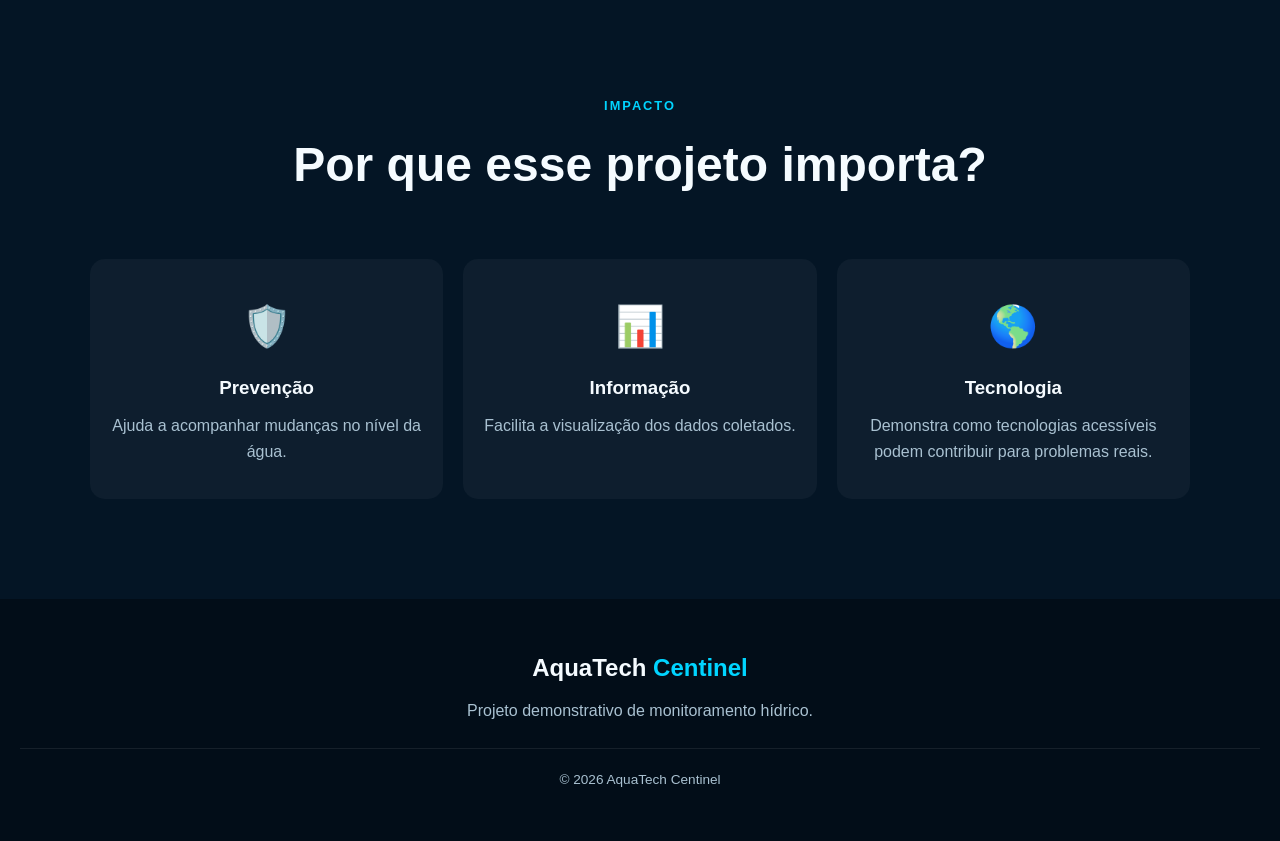
==== commit d7e7a8ac: "Primeira versão do AquaTech Centinel" ====
--- a/aquartech.html
+++ b/aquartech.html
@@ -4,80 +4,39 @@
 <head>
     <meta charset="UTF-8">
     <meta name="viewport" content="width=device-width, initial-scale=1.0">
-
-    <meta name="description"
-        content="AquaTech Centinel - Sistema inteligente de monitoramento do nível da água.">
-
+    <meta name="description" content="AquaTech Centinel - Sistema inteligente de monitoramento do nível da água.">
     <title>AquaTech Centinel | Monitoramento Hídrico</title>
-
     <link rel="stylesheet" href="style.css">
 </head>
 
 <body>
 
     <!-- ================= NAVBAR ================= -->
-
     <header>
         <nav class="navbar">
-
-            <a href="#inicio" class="logo">
-                AquaTech <span>Centinel</span>
-            </a>
-
-            <button class="menu-button" id="menuButton">
-                ☰
-            </button>
+            <a href="#inicio" class="logo">AquaTech <span>Centinel</span></a>
+
+            <button class="menu-button" id="menuButton" aria-label="Abrir menu">☰</button>
 
             <ul class="menu" id="menu">
-
-                <li>
-                    <a href="#inicio">Início</a>
-                </li>
-
-                <li>
-                    <a href="#problema">Problema</a>
-                </li>
-
-                <li>
-                    <a href="#solucao">Solução</a>
-                </li>
-
-                <li>
-                    <a href="#funcionamento">Funcionamento</a>
-                </li>
-
-                <li>
-                    <a href="#monitoramento">Monitoramento</a>
-                </li>
-
-                <li>
-                    <a href="#custos">Custos</a>
-                </li>
-
+                <li><a href="#inicio">Início</a></li>
+                <li><a href="#problema">Problema</a></li>
+                <li><a href="#solucao">Solução</a></li>
+                <li><a href="#funcionamento">Funcionamento</a></li>
+                <li><a href="#monitoramento">Monitoramento</a></li>
+                <li><a href="#custos">Custos</a></li>
             </ul>
-
         </nav>
     </header>
 
-
-    <!-- ================= HERO ================= -->
-
     <main>
 
+        <!-- ================= HERO ================= -->
         <section class="hero" id="inicio">
-
-            <div class="hero-background"></div>
-
             <div class="hero-content">
-
-                <div class="tag">
-                    🌊 TECNOLOGIA • PREVENÇÃO • SEGURANÇA
-                </div>
-
-                <h1>
-                    AquaTech
-                    <span>Centinel</span>
-                </h1>
+                <div class="tag">🌊 TECNOLOGIA • PREVENÇÃO • SEGURANÇA</div>
+
+                <h1>AquaTech <span>Centinel</span></h1>
 
                 <p>
                     Sistema inteligente de monitoramento do nível da água,
@@ -86,94 +45,62 @@
                 </p>
 
                 <div class="buttons">
-
-                    <a href="#solucao" class="btn btn-primary">
-                        Conhecer projeto
-                    </a>
-
-                    <a href="#monitoramento" class="btn btn-secondary">
-                        📊 Monitoramento
-                    </a>
-
+                    <a href="#solucao" class="btn btn-primary">Conhecer projeto</a>
+                    <a href="#monitoramento" class="btn btn-secondary">📊 Monitoramento</a>
                 </div>
 
                 <div class="hero-status">
                     <span class="pulse"></span>
                     Sistema demonstrativo online
                 </div>
-
-            </div>
-
-            <div class="scroll-indicator">
-                ↓
-            </div>
-
+            </div>
+
+            <div class="scroll-indicator">↓</div>
         </section>
 
 
         <!-- ================= ESTATÍSTICAS ================= -->
-
         <section class="statistics">
-
-            <div class="container">
-
+            <div class="container">
                 <div class="stats-grid">
-
                     <div class="stat-card">
                         <strong>478</strong>
                         <span>Municípios afetados</span>
                     </div>
-
                     <div class="stat-card">
                         <strong>2,4M+</strong>
                         <span>Pessoas afetadas</span>
                     </div>
-
                     <div class="stat-card">
                         <strong>185+</strong>
                         <span>Mortes registradas</span>
                     </div>
-
                     <div class="stat-card">
                         <strong>23</strong>
                         <span>Pessoas desaparecidas</span>
                     </div>
-
-                </div>
-
-            </div>
-
+                </div>
+            </div>
         </section>
 
 
         <!-- ================= PROBLEMA ================= -->
-
         <section class="section" id="problema">
-
-            <div class="container">
-
-                <div class="section-title">
-
+            <div class="container">
+
+                <div class="section-title">
                     <span>O PROBLEMA</span>
-
-                    <h2>
-                        Quando a água sobe,
-                        cada minuto importa.
-                    </h2>
-
+                    <h2>Quando a água sobe, cada minuto importa.</h2>
                     <p>
                         A falta de informações rápidas sobre o nível da água
                         pode dificultar a tomada de decisões em situações
                         de emergência.
                     </p>
-
-                </div>
-
+                </div>
 
                 <div class="problem-grid">
 
                     <div class="text-content">
-
                         <p>
                             Em maio de 2024, o Rio Grande do Sul enfrentou
                             uma das maiores enchentes de sua história,
@@ -189,30 +116,18 @@
                         </p>
 
                         <div class="highlight">
-
                             <strong>Objetivo do projeto:</strong>
-
                             <p>
                                 Transformar a medição do nível da água
                                 em informações que possam auxiliar
                                 na identificação de situações de risco.
                             </p>
-
-                        </div>
-
-                    </div>
-
+                        </div>
+                    </div>
 
                     <div class="history-card">
-
-                        <div class="history-icon">
-                            📍
-                        </div>
-
-                        <h3>
-                            Santa Maria — RS
-                        </h3>
-
+                        <div class="history-icon">📍</div>
+                        <h3>Santa Maria — RS</h3>
                         <p>
                             Durante as fortes chuvas de abril de 2024,
                             equipes de emergência atuaram no município
@@ -230,48 +145,29 @@
                             <strong>9 animais de estimação</strong>
                             durante uma das operações.
                         </p>
-
-                    </div>
-
-                </div>
-
-            </div>
-
+                    </div>
+
+                </div>
+            </div>
         </section>
 
 
         <!-- ================= SOLUÇÃO ================= -->
-
         <section class="section dark-section" id="solucao">
-
-            <div class="container">
-
-                <div class="section-title">
-
+            <div class="container">
+
+                <div class="section-title">
                     <span>A SOLUÇÃO</span>
-
-                    <h2>
-                        Monitoramento hídrico acessível
-                    </h2>
-
+                    <h2>Monitoramento hídrico acessível</h2>
                     <p>
                         Uma solução baseada em sensores e tecnologia
                         para acompanhar o nível da água.
                     </p>
-
-                </div>
-
+                </div>
 
                 <div class="solution-box">
-
-                    <div class="solution-icon">
-                        💧
-                    </div>
-
-                    <h3>
-                        Como funciona?
-                    </h3>
-
+                    <div class="solution-icon">💧</div>
+                    <h3>Como funciona?</h3>
                     <p>
                         O AquaTech Centinel utiliza sensores para realizar
                         medições do nível da água. Os dados podem ser
@@ -279,432 +175,216 @@
                         permitindo visualizar as informações e identificar
                         diferentes níveis de alerta.
                     </p>
-
-                </div>
-
-            </div>
-
+                </div>
+
+            </div>
         </section>
 
 
         <!-- ================= COMPONENTES ================= -->
-
-        <section class="section">
-
-            <div class="container">
-
-                <div class="section-title">
-
+        <section class="section" id="componentes">
+            <div class="container">
+
+                <div class="section-title">
                     <span>TECNOLOGIA</span>
-
-                    <h2>
-                        Componentes do sistema
-                    </h2>
-
-                </div>
-
+                    <h2>Componentes do sistema</h2>
+                </div>
 
                 <div class="cards">
 
                     <article class="card">
-
-                        <div class="card-icon">
-                            📡
-                        </div>
-
-                        <h3>
-                            Sensor ultrassônico
-                        </h3>
-
+                        <div class="card-icon">📡</div>
+                        <h3>Sensor ultrassônico</h3>
                         <p>
                             Mede a distância entre o sensor e a superfície
                             da água para estimar o nível hídrico.
                         </p>
-
                     </article>
 
-
                     <article class="card">
-
-                        <div class="card-icon">
-                            💧
-                        </div>
-
-                        <h3>
-                            Sensor de água
-                        </h3>
-
+                        <div class="card-icon">💧</div>
+                        <h3>Sensor de água</h3>
                         <p>
                             Pode fornecer informações complementares
                             sobre a presença e variação da água.
                         </p>
-
                     </article>
 
-
                     <article class="card">
-
-                        <div class="card-icon">
-                            🧠
-                        </div>
-
-                        <h3>
-                            Microcontrolador
-                        </h3>
-
+                        <div class="card-icon">🧠</div>
+                        <h3>Microcontrolador</h3>
                         <p>
                             Processa os dados dos sensores e controla
                             o funcionamento do sistema.
                         </p>
-
                     </article>
 
-
                     <article class="card">
-
-                        <div class="card-icon">
-                            🚨
-                        </div>
-
-                        <h3>
-                            Sistema de alerta
-                        </h3>
-
+                        <div class="card-icon">🚨</div>
+                        <h3>Sistema de alerta</h3>
                         <p>
                             Permite indicar diferentes níveis de risco
                             por meio de sinais visuais ou sonoros.
                         </p>
-
                     </article>
 
                 </div>
-
-            </div>
-
+            </div>
         </section>
 
 
         <!-- ================= FUNCIONAMENTO ================= -->
-
         <section class="section dark-section" id="funcionamento">
-
-            <div class="container">
-
-                <div class="section-title">
-
+            <div class="container">
+
+                <div class="section-title">
                     <span>FUNCIONAMENTO</span>
-
-                    <h2>
-                        Do sensor até o alerta
-                    </h2>
-
-                </div>
-
+                    <h2>Do sensor até o alerta</h2>
+                </div>
 
                 <div class="steps">
 
                     <div class="step">
-
                         <span>01</span>
-
-                        <h3>
-                            Medição
-                        </h3>
-
-                        <p>
-                            O sensor realiza a leitura da distância
-                            até a superfície da água.
-                        </p>
-
-                    </div>
-
+                        <h3>Medição</h3>
+                        <p>O sensor realiza a leitura da distância até a superfície da água.</p>
+                    </div>
 
                     <div class="step">
-
                         <span>02</span>
-
-                        <h3>
-                            Processamento
-                        </h3>
-
-                        <p>
-                            O microcontrolador recebe e interpreta
-                            os dados coletados.
-                        </p>
-
-                    </div>
-
+                        <h3>Processamento</h3>
+                        <p>O microcontrolador recebe e interpreta os dados coletados.</p>
+                    </div>
 
                     <div class="step">
-
                         <span>03</span>
-
-                        <h3>
-                            Monitoramento
-                        </h3>
-
-                        <p>
-                            O nível calculado é apresentado
-                            no painel de monitoramento.
-                        </p>
-
-                    </div>
-
+                        <h3>Monitoramento</h3>
+                        <p>O nível calculado é apresentado no painel de monitoramento.</p>
+                    </div>
 
                     <div class="step">
-
                         <span>04</span>
-
-                        <h3>
-                            Alerta
-                        </h3>
-
-                        <p>
-                            Quando o nível aumenta, o sistema
-                            pode indicar uma situação de atenção.
-                        </p>
-
-                    </div>
-
-                </div>
-
-            </div>
-
+                        <h3>Alerta</h3>
+                        <p>Quando o nível aumenta, o sistema pode indicar uma situação de atenção.</p>
+                    </div>
+
+                </div>
+            </div>
         </section>
 
 
         <!-- ================= MONITORAMENTO ================= -->
-
         <section class="monitor-section" id="monitoramento">
-
-            <div class="container">
-
-                <div class="section-title">
-
+            <div class="container">
+
+                <div class="section-title">
                     <span>MONITORAMENTO</span>
-
-                    <h2>
-                        Painel em tempo real
-                    </h2>
-
-                    <p>
-                        Demonstração do funcionamento do sistema.
-                    </p>
-
-                </div>
-
+                    <h2>Painel em tempo real</h2>
+                    <p>Demonstração do funcionamento do sistema (valores simulados).</p>
+                </div>
 
                 <div class="dashboard">
 
                     <div class="dashboard-header">
-
                         <div>
-                            <h3>
-                                🌊 Estação AquaTech
-                            </h3>
-
-                            <small>
-                                Santa Maria — RS
-                            </small>
+                            <h3>🌊 Estação AquaTech</h3>
+                            <small>Santa Maria — RS</small>
                         </div>
 
                         <div class="online">
                             <span class="online-dot"></span>
                             ONLINE
                         </div>
-
-                    </div>
-
+                    </div>
 
                     <div class="water-container">
-
                         <div class="water" id="water-level">
-
-                            <span id="level-text">
-                                62%
-                            </span>
-
-                        </div>
-
-                    </div>
-
+                            <span id="level-text">62%</span>
+                        </div>
+                    </div>
 
                     <div class="level-scale">
-
                         <span>100%</span>
                         <span>75%</span>
                         <span>50%</span>
                         <span>25%</span>
                         <span>0%</span>
-
-                    </div>
-
+                    </div>
 
                     <div class="dashboard-info">
-
                         <div class="info-box">
-
-                            <span>
-                                Nível atual
-                            </span>
-
-                            <strong id="nivel">
-                                62%
-                            </strong>
-
-                        </div>
-
+                            <span>Nível atual</span>
+                            <strong id="nivel">62%</strong>
+                        </div>
 
                         <div class="info-box">
-
-                            <span>
-                                Situação
-                            </span>
-
-                            <strong id="status">
-                                ATENÇÃO
-                            </strong>
-
-                        </div>
-
+                            <span>Situação</span>
+                            <strong id="status">ATENÇÃO</strong>
+                        </div>
 
                         <div class="info-box">
-
-                            <span>
-                                Alerta sonoro
-                            </span>
-
-                            <strong id="buzzer">
-                                DESATIVADO
-                            </strong>
-
-                        </div>
-
-                    </div>
-
+                            <span>Alerta sonoro</span>
+                            <strong id="buzzer">DESATIVADO</strong>
+                        </div>
+                    </div>
 
                     <div class="last-update">
-
                         Última atualização:
-                        <strong id="hora">
-                            --:--:--
-                        </strong>
-
-                    </div>
-
-                </div>
-
-            </div>
-
+                        <strong id="hora">--:--:--</strong>
+                    </div>
+
+                </div>
+            </div>
         </section>
 
 
         <!-- ================= ALERTAS ================= -->
-
-        <section class="section">
-
-            <div class="container">
-
-                <div class="section-title">
-
+        <section class="section" id="alertas">
+            <div class="container">
+
+                <div class="section-title">
                     <span>NÍVEIS DE ALERTA</span>
-
-                    <h2>
-                        Entenda os níveis
-                    </h2>
-
-                </div>
-
+                    <h2>Entenda os níveis</h2>
+                </div>
 
                 <div class="alert-grid">
 
                     <div class="alert normal">
-
-                        <div>
-                            🟢
-                        </div>
-
-                        <h3>
-                            Normal
-                        </h3>
-
-                        <p>
-                            Nível abaixo de 50%.
-                        </p>
-
-                    </div>
-
+                        <div>🟢</div>
+                        <h3>Normal</h3>
+                        <p>Nível abaixo de 50%.</p>
+                    </div>
 
                     <div class="alert attention">
-
-                        <div>
-                            🟡
-                        </div>
-
-                        <h3>
-                            Atenção
-                        </h3>
-
-                        <p>
-                            Nível entre 50% e 74%.
-                        </p>
-
-                    </div>
-
+                        <div>🟡</div>
+                        <h3>Atenção</h3>
+                        <p>Nível entre 50% e 74%.</p>
+                    </div>
 
                     <div class="alert critical">
-
-                        <div>
-                            🔴
-                        </div>
-
-                        <h3>
-                            Crítico
-                        </h3>
-
-                        <p>
-                            Nível igual ou superior a 75%.
-                        </p>
-
-                    </div>
-
-                </div>
-
-            </div>
-
+                        <div>🔴</div>
+                        <h3>Crítico</h3>
+                        <p>Nível igual ou superior a 75%.</p>
+                    </div>
+
+                </div>
+            </div>
         </section>
 
 
         <!-- ================= CUSTOS ================= -->
-
         <section class="section dark-section" id="custos">
-
-            <div class="container">
-
-                <div class="section-title">
-
+            <div class="container">
+
+                <div class="section-title">
                     <span>CUSTOS</span>
-
-                    <h2>
-                        Uma proposta de baixo custo
-                    </h2>
-
-                </div>
-
+                    <h2>Uma proposta de baixo custo</h2>
+                </div>
 
                 <div class="cost-box">
-
-                    <div class="cost-icon">
-                        💰
-                    </div>
-
-                    <h3>
-                        Protótipo acessível
-                    </h3>
-
-                    <div class="price">
-                        R$ 150+
-                    </div>
+                    <div class="cost-icon">💰</div>
+                    <h3>Protótipo acessível</h3>
+                    <div class="price">R$ 150+</div>
 
                     <p>
                         Estimativa inicial para um protótipo,
@@ -712,96 +392,66 @@
                     </p>
 
                     <div class="cost-note">
-
-                        <strong>
-                            💡 Importante
-                        </strong>
-
+                        <strong>💡 Importante</strong>
                         <p>
                             O valor pode variar de acordo com sensores,
                             microcontrolador, sistema de comunicação,
                             estrutura física e outros componentes.
                         </p>
-
-                    </div>
-
-                </div>
-
-            </div>
-
+                    </div>
+                </div>
+
+            </div>
         </section>
 
 
         <!-- ================= IMPACTO ================= -->
-
-        <section class="section">
-
-            <div class="container">
-
-                <div class="section-title">
-
+        <section class="section" id="impacto">
+            <div class="container">
+
+                <div class="section-title">
                     <span>IMPACTO</span>
-
-                    <h2>
-                        Por que esse projeto importa?
-                    </h2>
-
-                </div>
-
+                    <h2>Por que esse projeto importa?</h2>
+                </div>
 
                 <div class="impact-grid">
 
                     <div class="impact-card">
-
-                        <div>
-                            🛡️
-                        </div>
-
-                        <h3>
-                            Prevenção
-                        </h3>
-
-                        <p>
-                            Ajuda a acompanhar mudanças
-                            no nível da água.
-                        </p>
-
-                    </div>
-
+                        <div>🛡️</div>
+                        <h3>Prevenção</h3>
+                        <p>Ajuda a acompanhar mudanças no nível da água.</p>
+                    </div>
 
                     <div class="impact-card">
-
-                        <div>
-                            📊
-                        </div>
-
-                        <h3>
-                            Informação
-                        </h3>
-
-                        <p>
-                            Facilita a visualização
-                            dos dados coletados.
-                        </p>
-
-                    </div>
-
+                        <div>📊</div>
+                        <h3>Informação</h3>
+                        <p>Facilita a visualização dos dados coletados.</p>
+                    </div>
 
                     <div class="impact-card">
-
-                        <div>
-                            🌎
-                        </div>
-
-                        <h3>
-                            Tecnologia
-                        </h3>
-
-                        <p>
-                            Demonstra como tecnologias
-                            acessíveis podem contribuir
-                            para problemas reais.
-                        </p>
-
-                    </div>
-//Site melhorado+                        <div>🌎</div>
+                        <h3>Tecnologia</h3>
+                        <p>
+                            Demonstra como tecnologias acessíveis podem
+                            contribuir para problemas reais.
+                        </p>
+                    </div>
+
+                </div>
+            </div>
+        </section>
+
+    </main>
+
+
+    <!-- ================= FOOTER ================= -->
+    <footer>
+        <h2>AquaTech <span>Centinel</span></h2>
+        <p>Projeto demonstrativo de monitoramento hídrico.</p>
+        <div class="copyright">© 2026 AquaTech Centinel</div>
+    </footer>
+
+    <script src="scripit.js"></script>
+</body>
+
+</html>
--- a/style.css
+++ b/style.css
@@ -2,6 +2,9 @@
     margin: 0;
     padding: 0;
     box-sizing: border-box;
+}
+
+html {
     scroll-behavior: smooth;
 }
 
@@ -27,12 +30,18 @@
     background: var(--bg);
     color: var(--white);
     line-height: 1.6;
+    overflow-x: hidden;
 }
 
 .container {
     width: 90%;
     max-width: 1100px;
     margin: auto;
+}
+
+/* Evita que o menu fixo cubra o título da seção ao navegar */
+section[id] {
+    scroll-margin-top: 75px;
 }
 
 
@@ -45,6 +54,7 @@
     z-index: 1000;
 
     background: rgba(4, 21, 37, .85);
+    -webkit-backdrop-filter: blur(15px);
     backdrop-filter: blur(15px);
 
     border-bottom: 1px solid rgba(0, 212, 255, .15);
@@ -52,10 +62,8 @@
 
 .navbar {
     min-height: 75px;
-
     width: 90%;
     max-width: 1200px;
-
     margin: auto;
 
     display: flex;
@@ -66,7 +74,6 @@
 .logo {
     color: white;
     text-decoration: none;
-
     font-size: 1.5rem;
     font-weight: bold;
 }
@@ -86,7 +93,6 @@
     color: var(--gray);
     text-decoration: none;
     font-weight: bold;
-
     transition: .3s;
 }
 
@@ -96,13 +102,10 @@
 
 .menu-button {
     display: none;
-
     border: none;
     background: none;
-
     color: white;
     font-size: 2rem;
-
     cursor: pointer;
 }
 
@@ -117,32 +120,23 @@
     align-items: center;
 
     text-align: center;
-
     padding: 120px 20px 80px;
 
     position: relative;
     overflow: hidden;
 
-    background:
-        radial-gradient(
-            circle at 50% 0%,
-            #0879b9,
-            #041525 60%
-        );
+    background: radial-gradient(circle at 50% 0%, #0879b9, #041525 60%);
 }
 
 .hero::before {
     content: "";
-
     position: absolute;
 
     width: 500px;
     height: 500px;
-
     border-radius: 50%;
 
     background: rgba(0, 212, 255, .08);
-
     filter: blur(30px);
 
     top: -200px;
@@ -157,28 +151,21 @@
 
 .tag {
     display: inline-block;
-
     padding: 8px 18px;
-
     border-radius: 50px;
 
     color: var(--cyan);
-
-    border: 1px solid rgba(0,212,255,.3);
-
-    background: rgba(0,212,255,.08);
+    border: 1px solid rgba(0, 212, 255, .3);
+    background: rgba(0, 212, 255, .08);
 
     margin-bottom: 25px;
-
     font-size: .85rem;
     font-weight: bold;
 }
 
 .hero h1 {
     font-size: clamp(3.2rem, 8vw, 6rem);
-
     line-height: 1;
-
     margin-bottom: 25px;
 }
 
@@ -188,11 +175,8 @@
 
 .hero p {
     max-width: 750px;
-
     margin: auto;
-
-    color: var(--gray);
-
+    color: var(--gray);
     font-size: 1.15rem;
 }
 
@@ -201,23 +185,17 @@
 
     display: flex;
     justify-content: center;
-
     gap: 15px;
-
     flex-wrap: wrap;
 }
 
 .btn {
     display: inline-block;
-
     padding: 14px 26px;
-
     border-radius: 9px;
 
     text-decoration: none;
-
-    font-weight: bold;
-
+    font-weight: bold;
     transition: .3s;
 }
 
@@ -228,26 +206,21 @@
 
 .btn-primary:hover {
     transform: translateY(-4px);
-
-    box-shadow:
-        0 10px 35px rgba(0,212,255,.35);
+    box-shadow: 0 10px 35px rgba(0, 212, 255, .35);
 }
 
 .btn-secondary {
     color: white;
-
-    border: 1px solid rgba(255,255,255,.3);
+    border: 1px solid rgba(255, 255, 255, .3);
 }
 
 .btn-secondary:hover {
-    background: rgba(255,255,255,.08);
+    background: rgba(255, 255, 255, .08);
 }
 
 .hero-status {
     margin-top: 30px;
-
-    color: var(--gray);
-
+    color: var(--gray);
     font-size: .9rem;
 }
 
@@ -257,46 +230,35 @@
 
     width: 9px;
     height: 9px;
-
     border-radius: 50%;
 
     background: var(--green);
-
     margin-right: 7px;
 
-    box-shadow:
-        0 0 0 0 rgba(33,208,122,.5);
-
+    box-shadow: 0 0 0 0 rgba(33, 208, 122, .5);
     animation: pulse 2s infinite;
 }
 
 @keyframes pulse {
-
     70% {
-        box-shadow:
-            0 0 0 10px rgba(33,208,122,0);
-    }
-
+        box-shadow: 0 0 0 10px rgba(33, 208, 122, 0);
+    }
 }
 
 .scroll-indicator {
     position: absolute;
-
     bottom: 25px;
 
     font-size: 2rem;
-
     color: var(--cyan);
 
     animation: down 1.5s infinite;
 }
 
 @keyframes down {
-
     50% {
         transform: translateY(8px);
     }
-
 }
 
 
@@ -312,25 +274,19 @@
 
 .section-title {
     max-width: 800px;
-
     text-align: center;
-
     margin: 0 auto 55px;
 }
 
 .section-title > span {
     color: var(--cyan);
-
     font-size: .8rem;
-
-    font-weight: bold;
-
+    font-weight: bold;
     letter-spacing: 2px;
 }
 
 .section-title h2 {
     font-size: clamp(2rem, 5vw, 3rem);
-
     margin: 10px 0 15px;
 }
 
@@ -343,43 +299,34 @@
 
 .statistics {
     background: #071f35;
-
     padding: 35px 20px;
 }
 
 .stats-grid {
     display: grid;
-
-    grid-template-columns: repeat(4,1fr);
-
+    grid-template-columns: repeat(4, 1fr);
     gap: 20px;
 }
 
 .stat-card {
     text-align: center;
-
     padding: 25px;
-
     border-radius: 15px;
 
-    background: rgba(255,255,255,.03);
-
-    border: 1px solid rgba(255,255,255,.08);
+    background: rgba(255, 255, 255, .03);
+    border: 1px solid rgba(255, 255, 255, .08);
 
     transition: .3s;
 }
 
 .stat-card:hover {
     transform: translateY(-5px);
-
-    border-color: rgba(0,212,255,.4);
+    border-color: rgba(0, 212, 255, .4);
 }
 
 .stat-card strong {
     display: block;
-
-    color: var(--cyan);
-
+    color: var(--cyan);
     font-size: 2.4rem;
 }
 
@@ -392,52 +339,40 @@
 
 .problem-grid {
     display: grid;
-
     grid-template-columns: 1fr 1fr;
-
     gap: 50px;
-
     align-items: center;
 }
 
 .text-content p {
     color: var(--gray);
-
     margin-bottom: 18px;
 }
 
 .highlight {
     margin-top: 25px;
-
     padding: 20px;
 
     border-left: 4px solid var(--cyan);
-
     border-radius: 0 10px 10px 0;
-
-    background: rgba(0,212,255,.06);
+    background: rgba(0, 212, 255, .06);
 }
 
 .highlight strong {
     color: var(--cyan);
+}
+
+.highlight p {
+    margin: 8px 0 0;
 }
 
 .history-card {
     padding: 35px;
-
     border-radius: 20px;
 
-    background:
-        linear-gradient(
-            145deg,
-            #0b3556,
-            #08243d
-        );
-
-    border: 1px solid rgba(0,212,255,.2);
-
-    box-shadow:
-        0 20px 50px rgba(0,0,0,.25);
+    background: linear-gradient(145deg, #0b3556, #08243d);
+    border: 1px solid rgba(0, 212, 255, .2);
+    box-shadow: 0 20px 50px rgba(0, 0, 0, .25);
 }
 
 .history-icon {
@@ -446,7 +381,6 @@
 
 .history-card h3 {
     color: var(--cyan);
-
     margin: 10px 0 15px;
 }
 
@@ -456,21 +390,15 @@
 
 .history-number {
     color: var(--cyan);
-
     font-size: 3rem;
-
-    font-weight: bold;
-
+    font-weight: bold;
     margin: 20px 0 5px;
 }
 
 .history-number small {
     display: block;
-
-    color: var(--gray);
-
+    color: var(--gray);
     font-size: .9rem;
-
     font-weight: normal;
 }
 
@@ -479,28 +407,17 @@
 
 .solution-box {
     max-width: 800px;
-
     margin: auto;
-
     text-align: center;
-
     padding: 45px;
-
     border-radius: 20px;
 
-    background:
-        linear-gradient(
-            145deg,
-            #0a3454,
-            #071e34
-        );
-
-    border: 1px solid rgba(0,212,255,.2);
+    background: linear-gradient(145deg, #0a3454, #071e34);
+    border: 1px solid rgba(0, 212, 255, .2);
 }
 
 .solution-icon {
     font-size: 3rem;
-
     margin-bottom: 15px;
 }
 
@@ -517,31 +434,24 @@
 
 .cards {
     display: grid;
-
-    grid-template-columns: repeat(4,1fr);
-
+    grid-template-columns: repeat(4, 1fr);
     gap: 20px;
 }
 
 .card {
     padding: 30px 22px;
-
     border-radius: 15px;
 
     background: var(--card);
-
-    border: 1px solid rgba(255,255,255,.08);
+    border: 1px solid rgba(255, 255, 255, .08);
 
     transition: .3s;
 }
 
 .card:hover {
     transform: translateY(-8px);
-
     border-color: var(--cyan);
-
-    box-shadow:
-        0 15px 40px rgba(0,212,255,.08);
+    box-shadow: 0 15px 40px rgba(0, 212, 255, .08);
 }
 
 .card-icon {
@@ -553,11 +463,9 @@
     justify-content: center;
 
     border-radius: 12px;
-
-    background: rgba(0,212,255,.1);
+    background: rgba(0, 212, 255, .1);
 
     font-size: 1.7rem;
-
     margin-bottom: 20px;
 }
 
@@ -567,7 +475,6 @@
 
 .card p {
     color: var(--gray);
-
     font-size: .95rem;
 }
 
@@ -576,20 +483,16 @@
 
 .steps {
     display: grid;
-
-    grid-template-columns: repeat(4,1fr);
-
+    grid-template-columns: repeat(4, 1fr);
     gap: 20px;
 }
 
 .step {
     padding: 30px;
-
     border-radius: 15px;
 
-    background: rgba(255,255,255,.04);
-
-    border: 1px solid rgba(255,255,255,.05);
+    background: rgba(255, 255, 255, .04);
+    border: 1px solid rgba(255, 255, 255, .05);
 
     transition: .3s;
 }
@@ -600,19 +503,14 @@
 
 .step > span {
     display: block;
-
-    color: var(--cyan);
-
+    color: var(--cyan);
     font-size: 2rem;
-
-    font-weight: bold;
-
+    font-weight: bold;
     margin-bottom: 10px;
 }
 
 .step p {
     color: var(--gray);
-
     margin-top: 10px;
 }
 
@@ -621,39 +519,24 @@
 
 .monitor-section {
     padding: 100px 20px;
-
-    background:
-        linear-gradient(
-            145deg,
-            #052844,
-            #061a2e
-        );
+    background: linear-gradient(145deg, #052844, #061a2e);
 }
 
 .dashboard {
     max-width: 800px;
-
     margin: auto;
-
     padding: 30px;
-
     border-radius: 20px;
 
     background: #061624;
-
-    border: 1px solid rgba(0,212,255,.25);
-
-    box-shadow:
-        0 20px 60px rgba(0,0,0,.35);
+    border: 1px solid rgba(0, 212, 255, .25);
+    box-shadow: 0 20px 60px rgba(0, 0, 0, .35);
 }
 
 .dashboard-header {
     display: flex;
-
     justify-content: space-between;
-
     align-items: center;
-
     margin-bottom: 25px;
 }
 
@@ -663,7 +546,6 @@
 
 .online {
     color: var(--green);
-
     font-weight: bold;
 }
 
@@ -671,121 +553,85 @@
     height: 300px;
 
     display: flex;
-
     align-items: flex-end;
 
     overflow: hidden;
-
     position: relative;
 
     border-radius: 12px;
-
     background: #09263c;
 }
 
 .water {
     width: 100%;
-
     height: 62%;
-
     position: relative;
 
     display: flex;
-
     justify-content: center;
     align-items: center;
 
-    background:
-        linear-gradient(
-            #00c6ff,
-            #0879b9
-        );
-
-    transition:
-        height 1s ease,
-        background 1s ease;
+    background: linear-gradient(#00c6ff, #0879b9);
+
+    transition: height 1s ease;
 }
 
 .water::before {
     content: "";
-
     position: absolute;
-
     top: -8px;
 
     width: 100%;
-
     height: 16px;
 
-    background: rgba(255,255,255,.25);
-
+    background: rgba(255, 255, 255, .25);
     border-radius: 50%;
 }
 
 #level-text {
     position: absolute;
-
     font-size: 3rem;
-
-    font-weight: bold;
-
-    text-shadow:
-        0 3px 10px black;
-
+    font-weight: bold;
+    text-shadow: 0 3px 10px black;
     z-index: 2;
 }
 
 .level-scale {
     display: flex;
-
     justify-content: space-between;
-
-    color: var(--gray);
-
+    color: var(--gray);
     font-size: .75rem;
-
     margin-top: 8px;
 }
 
 .dashboard-info {
     display: grid;
-
-    grid-template-columns: repeat(3,1fr);
-
+    grid-template-columns: repeat(3, 1fr);
     gap: 15px;
-
     margin-top: 20px;
 }
 
 .info-box {
     padding: 15px;
-
     border-radius: 10px;
-
-    background: rgba(255,255,255,.04);
+    background: rgba(255, 255, 255, .04);
 }
 
 .info-box span {
     display: block;
-
-    color: var(--gray);
-
+    color: var(--gray);
     font-size: .85rem;
 }
 
 .info-box strong {
     display: block;
-
     margin-top: 5px;
 }
 
 .last-update {
     text-align: center;
-
-    color: var(--gray);
-
+    color: var(--gray);
     font-size: .85rem;
-
     margin-top: 20px;
 }
 
@@ -794,19 +640,14 @@
 
 .alert-grid {
     display: grid;
-
-    grid-template-columns: repeat(3,1fr);
-
+    grid-template-columns: repeat(3, 1fr);
     gap: 20px;
 }
 
 .alert {
     padding: 30px;
-
     text-align: center;
-
     border-radius: 15px;
-
     transition: .3s;
 }
 
@@ -816,32 +657,27 @@
 
 .alert > div {
     font-size: 2rem;
-
     margin-bottom: 10px;
 }
 
 .alert p {
     color: var(--gray);
-
     margin-top: 8px;
 }
 
 .normal {
-    background: rgba(33,208,122,.1);
-
-    border: 1px solid rgba(33,208,122,.3);
+    background: rgba(33, 208, 122, .1);
+    border: 1px solid rgba(33, 208, 122, .3);
 }
 
 .attention {
-    background: rgba(255,212,59,.1);
-
-    border: 1px solid rgba(255,212,59,.3);
+    background: rgba(255, 212, 59, .1);
+    border: 1px solid rgba(255, 212, 59, .3);
 }
 
 .critical {
-    background: rgba(255,77,90,.1);
-
-    border: 1px solid rgba(255,77,90,.3);
+    background: rgba(255, 77, 90, .1);
+    border: 1px solid rgba(255, 77, 90, .3);
 }
 
 
@@ -849,23 +685,13 @@
 
 .cost-box {
     max-width: 800px;
-
     margin: auto;
-
     padding: 40px;
-
     text-align: center;
-
     border-radius: 20px;
 
-    background:
-        linear-gradient(
-            145deg,
-            #0a3454,
-            #071e34
-        );
-
-    border: 1px solid rgba(0,212,255,.25);
+    background: linear-gradient(145deg, #0a3454, #071e34);
+    border: 1px solid rgba(0, 212, 255, .25);
 }
 
 .cost-icon {
@@ -874,11 +700,8 @@
 
 .price {
     color: var(--cyan);
-
     font-size: 3rem;
-
-    font-weight: bold;
-
+    font-weight: bold;
     margin: 15px 0;
 }
 
@@ -888,14 +711,11 @@
 
 .cost-note {
     margin-top: 25px;
-
     padding: 20px;
-
     text-align: left;
 
     border-left: 4px solid var(--yellow);
-
-    background: rgba(255,212,59,.08);
+    background: rgba(255, 212, 59, .08);
 }
 
 .cost-note strong {
@@ -904,7 +724,6 @@
 
 .cost-note p {
     color: var(--gray);
-
     margin-top: 10px;
 }
 
@@ -913,39 +732,31 @@
 
 .impact-grid {
     display: grid;
-
-    grid-template-columns: repeat(3,1fr);
-
+    grid-template-columns: repeat(3, 1fr);
     gap: 20px;
 }
 
 .impact-card {
     padding: 35px 20px;
-
     text-align: center;
-
     border-radius: 15px;
 
-    background: rgba(255,255,255,.04);
-
+    background: rgba(255, 255, 255, .04);
     transition: .3s;
 }
 
 .impact-card:hover {
     transform: translateY(-6px);
-
-    background: rgba(0,212,255,.06);
+    background: rgba(0, 212, 255, .06);
 }
 
 .impact-card > div {
     font-size: 2.5rem;
-
     margin-bottom: 15px;
 }
 
 .impact-card p {
     color: var(--gray);
-
     margin-top: 10px;
 }
 
@@ -954,9 +765,7 @@
 
 footer {
     padding: 50px 20px;
-
     text-align: center;
-
     background: #020d18;
 }
 
@@ -970,13 +779,11 @@
 
 .copyright {
     margin-top: 25px;
-
     padding-top: 20px;
 
-    border-top: 1px solid rgba(255,255,255,.08);
-
-    color: var(--gray);
-
+    border-top: 1px solid rgba(255, 255, 255, .08);
+
+    color: var(--gray);
     font-size: .85rem;
 }
 
@@ -991,20 +798,15 @@
 
     .menu {
         position: absolute;
-
         top: 75px;
         left: 0;
-
         width: 100%;
 
         display: none;
-
         flex-direction: column;
 
         padding: 25px;
-
         background: #03111f;
-
         text-align: center;
     }
 
@@ -1015,7 +817,7 @@
     .stats-grid,
     .cards,
     .steps {
-        grid-template-columns: repeat(2,1fr);
+        grid-template-columns: repeat(2, 1fr);
     }
 
     .problem-grid {
@@ -1056,9 +858,7 @@
 
     .dashboard-header {
         flex-direction: column;
-
         align-items: flex-start;
-
         gap: 10px;
     }
 
@@ -1074,5 +874,4 @@
     .solution-box {
         padding: 25px;
     }
-
 }
